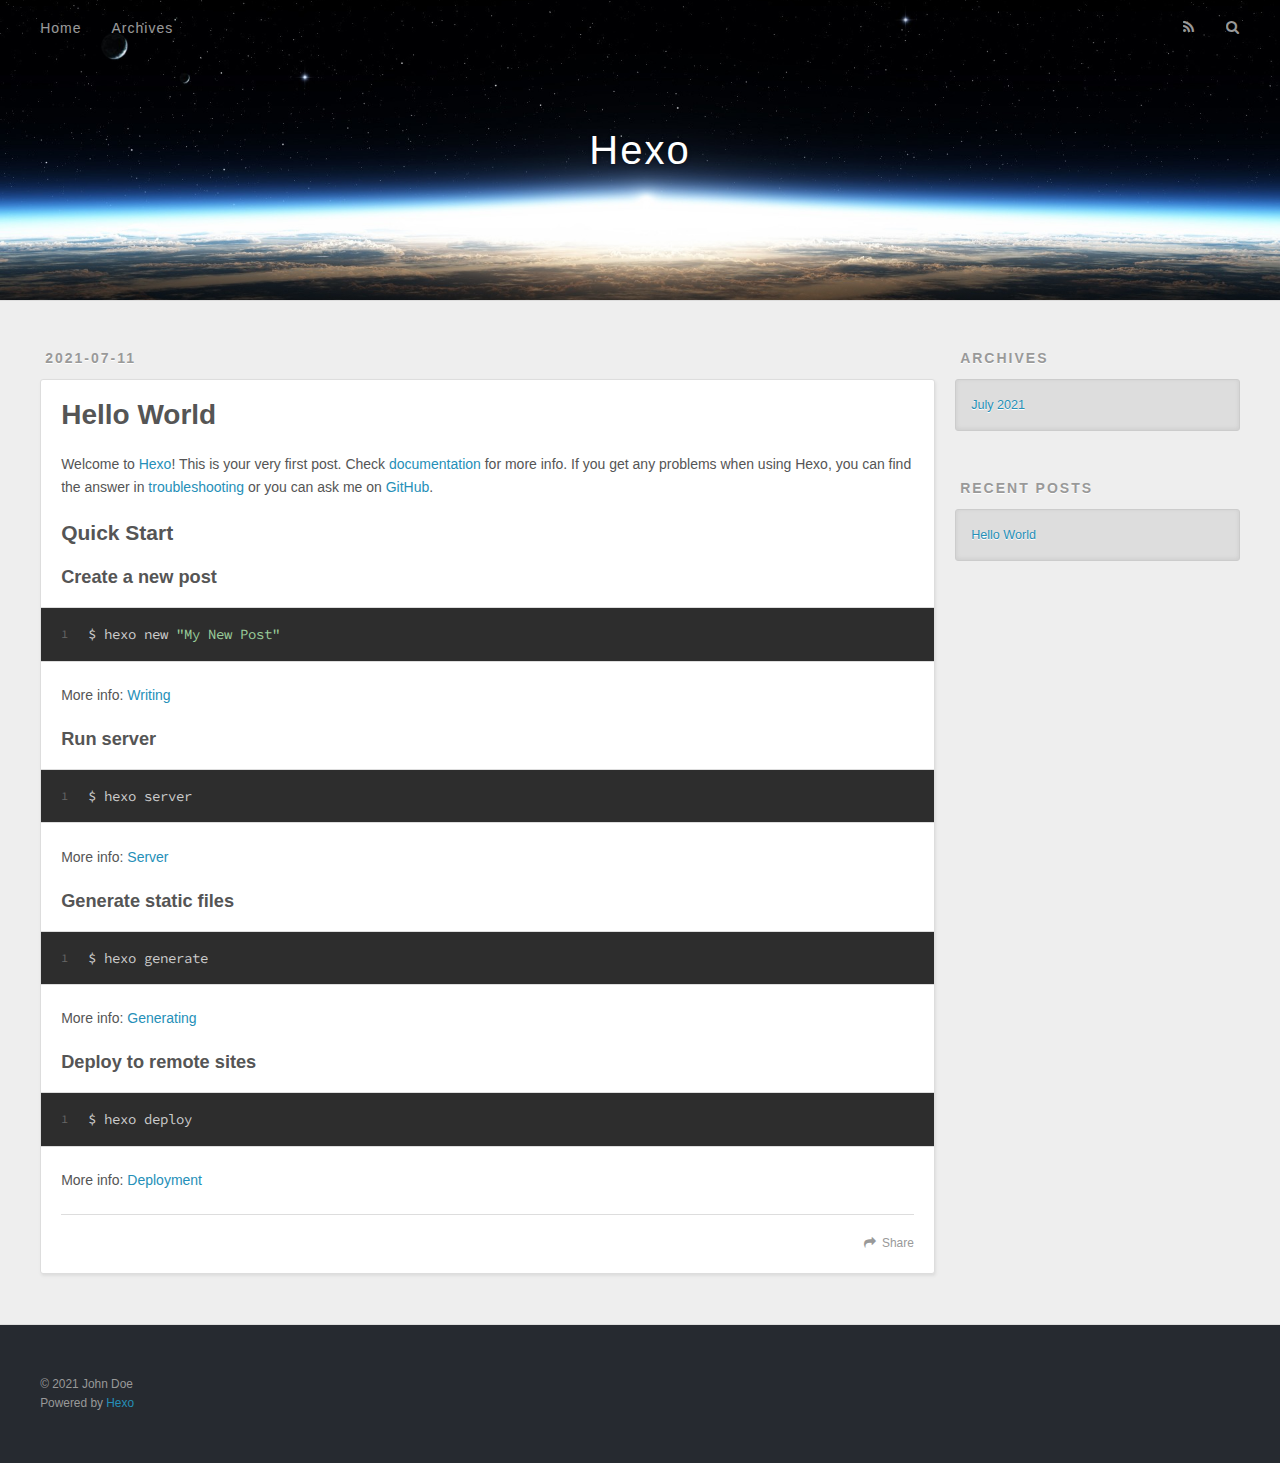
==== index.html @ 497b6a92 "Site updated: 2021-07-11 12:40:57" ====
<!DOCTYPE html>
<html>
<head>
  <meta charset="utf-8">
  

  
  <title>Hexo</title>
  <meta name="viewport" content="width=device-width, initial-scale=1, maximum-scale=1">
  <meta property="og:type" content="website">
<meta property="og:title" content="Hexo">
<meta property="og:url" content="http://example.com/index.html">
<meta property="og:site_name" content="Hexo">
<meta property="og:locale" content="en_US">
<meta property="article:author" content="John Doe">
<meta name="twitter:card" content="summary">
  
    <link rel="alternate" href="/atom.xml" title="Hexo" type="application/atom+xml">
  
  
    <link rel="icon" href="/favicon.png">
  
  
    <link href="//fonts.googleapis.com/css?family=Source+Code+Pro" rel="stylesheet" type="text/css">
  
  
<link rel="stylesheet" href="/css/style.css">

<meta name="generator" content="Hexo 5.4.0"></head>

<body>
  <div id="container">
    <div id="wrap">
      <header id="header">
  <div id="banner"></div>
  <div id="header-outer" class="outer">
    <div id="header-title" class="inner">
      <h1 id="logo-wrap">
        <a href="/" id="logo">Hexo</a>
      </h1>
      
    </div>
    <div id="header-inner" class="inner">
      <nav id="main-nav">
        <a id="main-nav-toggle" class="nav-icon"></a>
        
          <a class="main-nav-link" href="/">Home</a>
        
          <a class="main-nav-link" href="/archives">Archives</a>
        
      </nav>
      <nav id="sub-nav">
        
          <a id="nav-rss-link" class="nav-icon" href="/atom.xml" title="RSS Feed"></a>
        
        <a id="nav-search-btn" class="nav-icon" title="Search"></a>
      </nav>
      <div id="search-form-wrap">
        <form action="//google.com/search" method="get" accept-charset="UTF-8" class="search-form"><input type="search" name="q" class="search-form-input" placeholder="Search"><button type="submit" class="search-form-submit">&#xF002;</button><input type="hidden" name="sitesearch" value="http://example.com"></form>
      </div>
    </div>
  </div>
</header>
      <div class="outer">
        <section id="main">
  
    <article id="post-hello-world" class="article article-type-post" itemscope itemprop="blogPost">
  <div class="article-meta">
    <a href="/2021/07/11/hello-world/" class="article-date">
  <time datetime="2021-07-11T04:32:33.179Z" itemprop="datePublished">2021-07-11</time>
</a>
    
  </div>
  <div class="article-inner">
    
    
      <header class="article-header">
        
  
    <h1 itemprop="name">
      <a class="article-title" href="/2021/07/11/hello-world/">Hello World</a>
    </h1>
  

      </header>
    
    <div class="article-entry" itemprop="articleBody">
      
        <p>Welcome to <a target="_blank" rel="noopener" href="https://hexo.io/">Hexo</a>! This is your very first post. Check <a target="_blank" rel="noopener" href="https://hexo.io/docs/">documentation</a> for more info. If you get any problems when using Hexo, you can find the answer in <a target="_blank" rel="noopener" href="https://hexo.io/docs/troubleshooting.html">troubleshooting</a> or you can ask me on <a target="_blank" rel="noopener" href="https://github.com/hexojs/hexo/issues">GitHub</a>.</p>
<h2 id="Quick-Start"><a href="#Quick-Start" class="headerlink" title="Quick Start"></a>Quick Start</h2><h3 id="Create-a-new-post"><a href="#Create-a-new-post" class="headerlink" title="Create a new post"></a>Create a new post</h3><figure class="highlight bash"><table><tr><td class="gutter"><pre><span class="line">1</span><br></pre></td><td class="code"><pre><span class="line">$ hexo new <span class="string">&quot;My New Post&quot;</span></span><br></pre></td></tr></table></figure>

<p>More info: <a target="_blank" rel="noopener" href="https://hexo.io/docs/writing.html">Writing</a></p>
<h3 id="Run-server"><a href="#Run-server" class="headerlink" title="Run server"></a>Run server</h3><figure class="highlight bash"><table><tr><td class="gutter"><pre><span class="line">1</span><br></pre></td><td class="code"><pre><span class="line">$ hexo server</span><br></pre></td></tr></table></figure>

<p>More info: <a target="_blank" rel="noopener" href="https://hexo.io/docs/server.html">Server</a></p>
<h3 id="Generate-static-files"><a href="#Generate-static-files" class="headerlink" title="Generate static files"></a>Generate static files</h3><figure class="highlight bash"><table><tr><td class="gutter"><pre><span class="line">1</span><br></pre></td><td class="code"><pre><span class="line">$ hexo generate</span><br></pre></td></tr></table></figure>

<p>More info: <a target="_blank" rel="noopener" href="https://hexo.io/docs/generating.html">Generating</a></p>
<h3 id="Deploy-to-remote-sites"><a href="#Deploy-to-remote-sites" class="headerlink" title="Deploy to remote sites"></a>Deploy to remote sites</h3><figure class="highlight bash"><table><tr><td class="gutter"><pre><span class="line">1</span><br></pre></td><td class="code"><pre><span class="line">$ hexo deploy</span><br></pre></td></tr></table></figure>

<p>More info: <a target="_blank" rel="noopener" href="https://hexo.io/docs/one-command-deployment.html">Deployment</a></p>

      
    </div>
    <footer class="article-footer">
      <a data-url="http://example.com/2021/07/11/hello-world/" data-id="ckqypk9vh0000fgu7eh7lbb40" class="article-share-link">Share</a>
      
      
    </footer>
  </div>
  
</article>


  


</section>
        
          <aside id="sidebar">
  
    

  
    

  
    
  
    
  <div class="widget-wrap">
    <h3 class="widget-title">Archives</h3>
    <div class="widget">
      <ul class="archive-list"><li class="archive-list-item"><a class="archive-list-link" href="/archives/2021/07/">July 2021</a></li></ul>
    </div>
  </div>


  
    
  <div class="widget-wrap">
    <h3 class="widget-title">Recent Posts</h3>
    <div class="widget">
      <ul>
        
          <li>
            <a href="/2021/07/11/hello-world/">Hello World</a>
          </li>
        
      </ul>
    </div>
  </div>

  
</aside>
        
      </div>
      <footer id="footer">
  
  <div class="outer">
    <div id="footer-info" class="inner">
      &copy; 2021 John Doe<br>
      Powered by <a href="http://hexo.io/" target="_blank">Hexo</a>
    </div>
  </div>
</footer>
    </div>
    <nav id="mobile-nav">
  
    <a href="/" class="mobile-nav-link">Home</a>
  
    <a href="/archives" class="mobile-nav-link">Archives</a>
  
</nav>
    

<script src="//ajax.googleapis.com/ajax/libs/jquery/2.0.3/jquery.min.js"></script>


  
<link rel="stylesheet" href="/fancybox/jquery.fancybox.css">

  
<script src="/fancybox/jquery.fancybox.pack.js"></script>




<script src="/js/script.js"></script>




  </div>
</body>
</html>
---- css/style.css ----
body {
  width: 100%;
}
body:before,
body:after {
  content: "";
  display: table;
}
body:after {
  clear: both;
}
html,
body,
div,
span,
applet,
object,
iframe,
h1,
h2,
h3,
h4,
h5,
h6,
p,
blockquote,
pre,
a,
abbr,
acronym,
address,
big,
cite,
code,
del,
dfn,
em,
img,
ins,
kbd,
q,
s,
samp,
small,
strike,
strong,
sub,
sup,
tt,
var,
dl,
dt,
dd,
ol,
ul,
li,
fieldset,
form,
label,
legend,
table,
caption,
tbody,
tfoot,
thead,
tr,
th,
td {
  margin: 0;
  padding: 0;
  border: 0;
  outline: 0;
  font-weight: inherit;
  font-style: inherit;
  font-family: inherit;
  font-size: 100%;
  vertical-align: baseline;
}
body {
  line-height: 1;
  color: #000;
  background: #fff;
}
ol,
ul {
  list-style: none;
}
table {
  border-collapse: separate;
  border-spacing: 0;
  vertical-align: middle;
}
caption,
th,
td {
  text-align: left;
  font-weight: normal;
  vertical-align: middle;
}
a img {
  border: none;
}
input,
button {
  margin: 0;
  padding: 0;
}
input::-moz-focus-inner,
button::-moz-focus-inner {
  border: 0;
  padding: 0;
}
@font-face {
  font-family: FontAwesome;
  font-style: normal;
  font-weight: normal;
  src: url("fonts/fontawesome-webfont.eot?v=#4.0.3");
  src: url("fonts/fontawesome-webfont.eot?#iefix&v=#4.0.3") format("embedded-opentype"), url("fonts/fontawesome-webfont.woff?v=#4.0.3") format("woff"), url("fonts/fontawesome-webfont.ttf?v=#4.0.3") format("truetype"), url("fonts/fontawesome-webfont.svg#fontawesomeregular?v=#4.0.3") format("svg");
}
html,
body,
#container {
  height: 100%;
}
body {
  background: #eee;
  font: 14px -apple-system, BlinkMacSystemFont, "Segoe UI", "Roboto", "Oxygen", "Ubuntu", "Cantarell", "Fira Sans", "Droid Sans", "Helvetica Neue", sans-serif;
  -webkit-text-size-adjust: 100%;
}
.outer {
  max-width: 1220px;
  margin: 0 auto;
  padding: 0 20px;
}
.outer:before,
.outer:after {
  content: "";
  display: table;
}
.outer:after {
  clear: both;
}
.inner {
  display: inline;
  float: left;
  width: 98.33333333333333%;
  margin: 0 0.833333333333333%;
}
.left,
.alignleft {
  float: left;
}
.right,
.alignright {
  float: right;
}
.clear {
  clear: both;
}
#container {
  position: relative;
}
.mobile-nav-on {
  overflow: hidden;
}
#wrap {
  height: 100%;
  width: 100%;
  position: absolute;
  top: 0;
  left: 0;
  -webkit-transition: 0.2s ease-out;
  -moz-transition: 0.2s ease-out;
  -ms-transition: 0.2s ease-out;
  transition: 0.2s ease-out;
  z-index: 1;
  background: #eee;
}
.mobile-nav-on #wrap {
  left: 280px;
}
@media screen and (min-width: 768px) {
  #main {
    display: inline;
    float: left;
    width: 73.33333333333333%;
    margin: 0 0.833333333333333%;
  }
}
.article-date,
.article-category-link,
.archive-year,
.widget-title {
  text-decoration: none;
  text-transform: uppercase;
  letter-spacing: 2px;
  color: #999;
  margin-bottom: 1em;
  margin-left: 5px;
  line-height: 1em;
  text-shadow: 0 1px #fff;
  font-weight: bold;
}
.article-inner,
.archive-article-inner {
  background: #fff;
  -webkit-box-shadow: 1px 2px 3px #ddd;
  box-shadow: 1px 2px 3px #ddd;
  border: 1px solid #ddd;
  border-radius: 3px;
}
.article-entry h1,
.widget h1 {
  font-size: 2em;
}
.article-entry h2,
.widget h2 {
  font-size: 1.5em;
}
.article-entry h3,
.widget h3 {
  font-size: 1.3em;
}
.article-entry h4,
.widget h4 {
  font-size: 1.2em;
}
.article-entry h5,
.widget h5 {
  font-size: 1em;
}
.article-entry h6,
.widget h6 {
  font-size: 1em;
  color: #999;
}
.article-entry hr,
.widget hr {
  border: 1px dashed #ddd;
}
.article-entry strong,
.widget strong {
  font-weight: bold;
}
.article-entry em,
.widget em,
.article-entry cite,
.widget cite {
  font-style: italic;
}
.article-entry sup,
.widget sup,
.article-entry sub,
.widget sub {
  font-size: 0.75em;
  line-height: 0;
  position: relative;
  vertical-align: baseline;
}
.article-entry sup,
.widget sup {
  top: -0.5em;
}
.article-entry sub,
.widget sub {
  bottom: -0.2em;
}
.article-entry small,
.widget small {
  font-size: 0.85em;
}
.article-entry acronym,
.widget acronym,
.article-entry abbr,
.widget abbr {
  border-bottom: 1px dotted;
}
.article-entry ul,
.widget ul,
.article-entry ol,
.widget ol,
.article-entry dl,
.widget dl {
  margin: 0 20px;
  line-height: 1.6em;
}
.article-entry ul ul,
.widget ul ul,
.article-entry ol ul,
.widget ol ul,
.article-entry ul ol,
.widget ul ol,
.article-entry ol ol,
.widget ol ol {
  margin-top: 0;
  margin-bottom: 0;
}
.article-entry ul,
.widget ul {
  list-style: disc;
}
.article-entry ol,
.widget ol {
  list-style: decimal;
}
.article-entry dt,
.widget dt {
  font-weight: bold;
}
#header {
  height: 300px;
  position: relative;
  border-bottom: 1px solid #ddd;
}
#header:before,
#header:after {
  content: "";
  position: absolute;
  left: 0;
  right: 0;
  height: 40px;
}
#header:before {
  top: 0;
  background: -webkit-linear-gradient(rgba(0,0,0,0.2), transparent);
  background: -moz-linear-gradient(rgba(0,0,0,0.2), transparent);
  background: -ms-linear-gradient(rgba(0,0,0,0.2), transparent);
  background: linear-gradient(rgba(0,0,0,0.2), transparent);
}
#header:after {
  bottom: 0;
  background: -webkit-linear-gradient(transparent, rgba(0,0,0,0.2));
  background: -moz-linear-gradient(transparent, rgba(0,0,0,0.2));
  background: -ms-linear-gradient(transparent, rgba(0,0,0,0.2));
  background: linear-gradient(transparent, rgba(0,0,0,0.2));
}
#header-outer {
  height: 100%;
  position: relative;
}
#header-inner {
  position: relative;
  overflow: hidden;
}
#banner {
  position: absolute;
  top: 0;
  left: 0;
  width: 100%;
  height: 100%;
  background: url("images/banner.jpg") center #000;
  -webkit-background-size: cover;
  -moz-background-size: cover;
  background-size: cover;
  z-index: -1;
}
#header-title {
  text-align: center;
  height: 40px;
  position: absolute;
  top: 50%;
  left: 0;
  margin-top: -20px;
}
#logo,
#subtitle {
  text-decoration: none;
  color: #fff;
  font-weight: 300;
  text-shadow: 0 1px 4px rgba(0,0,0,0.3);
}
#logo {
  font-size: 40px;
  line-height: 40px;
  letter-spacing: 2px;
}
#subtitle {
  font-size: 16px;
  line-height: 16px;
  letter-spacing: 1px;
}
#subtitle-wrap {
  margin-top: 16px;
}
#main-nav {
  float: left;
  margin-left: -15px;
}
.nav-icon,
.main-nav-link {
  float: left;
  color: #fff;
  opacity: 0.6;
  text-decoration: none;
  text-shadow: 0 1px rgba(0,0,0,0.2);
  -webkit-transition: opacity 0.2s;
  -moz-transition: opacity 0.2s;
  -ms-transition: opacity 0.2s;
  transition: opacity 0.2s;
  display: block;
  padding: 20px 15px;
}
.nav-icon:hover,
.main-nav-link:hover {
  opacity: 1;
}
.nav-icon {
  font-family: FontAwesome;
  text-align: center;
  font-size: 14px;
  width: 14px;
  height: 14px;
  padding: 20px 15px;
  position: relative;
  cursor: pointer;
}
.main-nav-link {
  font-weight: 300;
  letter-spacing: 1px;
}
@media screen and (max-width: 479px) {
  .main-nav-link {
    display: none;
  }
}
#main-nav-toggle {
  display: none;
}
#main-nav-toggle:before {
  content: "\f0c9";
}
@media screen and (max-width: 479px) {
  #main-nav-toggle {
    display: block;
  }
}
#sub-nav {
  float: right;
  margin-right: -15px;
}
#nav-rss-link:before {
  content: "\f09e";
}
#nav-search-btn:before {
  content: "\f002";
}
#search-form-wrap {
  position: absolute;
  top: 15px;
  width: 150px;
  height: 30px;
  right: -150px;
  opacity: 0;
  -webkit-transition: 0.2s ease-out;
  -moz-transition: 0.2s ease-out;
  -ms-transition: 0.2s ease-out;
  transition: 0.2s ease-out;
}
#search-form-wrap.on {
  opacity: 1;
  right: 0;
}
@media screen and (max-width: 479px) {
  #search-form-wrap {
    width: 100%;
    right: -100%;
  }
}
.search-form {
  position: absolute;
  top: 0;
  left: 0;
  right: 0;
  background: #fff;
  padding: 5px 15px;
  border-radius: 15px;
  -webkit-box-shadow: 0 0 10px rgba(0,0,0,0.3);
  box-shadow: 0 0 10px rgba(0,0,0,0.3);
}
.search-form-input {
  border: none;
  background: none;
  color: #555;
  width: 100%;
  font: 13px -apple-system, BlinkMacSystemFont, "Segoe UI", "Roboto", "Oxygen", "Ubuntu", "Cantarell", "Fira Sans", "Droid Sans", "Helvetica Neue", sans-serif;
  outline: none;
}
.search-form-input::-webkit-search-results-decoration,
.search-form-input::-webkit-search-cancel-button {
  -webkit-appearance: none;
}
.search-form-submit {
  position: absolute;
  top: 50%;
  right: 10px;
  margin-top: -7px;
  font: 13px FontAwesome;
  border: none;
  background: none;
  color: #bbb;
  cursor: pointer;
}
.search-form-submit:hover,
.search-form-submit:focus {
  color: #777;
}
.article {
  margin: 50px 0;
}
.article-inner {
  overflow: hidden;
}
.article-meta:before,
.article-meta:after {
  content: "";
  display: table;
}
.article-meta:after {
  clear: both;
}
.article-date {
  float: left;
}
.article-category {
  float: left;
  line-height: 1em;
  color: #ccc;
  text-shadow: 0 1px #fff;
  margin-left: 8px;
}
.article-category:before {
  content: "\2022";
}
.article-category-link {
  margin: 0 12px 1em;
}
.article-header {
  padding: 20px 20px 0;
}
.article-title {
  text-decoration: none;
  font-size: 2em;
  font-weight: bold;
  color: #555;
  line-height: 1.1em;
  -webkit-transition: color 0.2s;
  -moz-transition: color 0.2s;
  -ms-transition: color 0.2s;
  transition: color 0.2s;
}
a.article-title:hover {
  color: #258fb8;
}
.article-entry {
  color: #555;
  padding: 0 20px;
}
.article-entry:before,
.article-entry:after {
  content: "";
  display: table;
}
.article-entry:after {
  clear: both;
}
.article-entry p,
.article-entry table {
  line-height: 1.6em;
  margin: 1.6em 0;
}
.article-entry h1,
.article-entry h2,
.article-entry h3,
.article-entry h4,
.article-entry h5,
.article-entry h6 {
  font-weight: bold;
}
.article-entry h1,
.article-entry h2,
.article-entry h3,
.article-entry h4,
.article-entry h5,
.article-entry h6 {
  line-height: 1.1em;
  margin: 1.1em 0;
}
.article-entry a {
  color: #258fb8;
  text-decoration: none;
}
.article-entry a:hover {
  text-decoration: underline;
}
.article-entry ul,
.article-entry ol,
.article-entry dl {
  margin-top: 1.6em;
  margin-bottom: 1.6em;
}
.article-entry img,
.article-entry video {
  max-width: 100%;
  height: auto;
  display: block;
  margin: auto;
}
.article-entry iframe {
  border: none;
}
.article-entry table {
  width: 100%;
  border-collapse: collapse;
  border-spacing: 0;
}
.article-entry th {
  font-weight: bold;
  border-bottom: 3px solid #ddd;
  padding-bottom: 0.5em;
}
.article-entry td {
  border-bottom: 1px solid #ddd;
  padding: 10px 0;
}
.article-entry blockquote {
  font-family: Georgia, "Times New Roman", serif;
  font-size: 1.4em;
  margin: 1.6em 20px;
  text-align: center;
}
.article-entry blockquote footer {
  font-size: 14px;
  margin: 1.6em 0;
  font-family: -apple-system, BlinkMacSystemFont, "Segoe UI", "Roboto", "Oxygen", "Ubuntu", "Cantarell", "Fira Sans", "Droid Sans", "Helvetica Neue", sans-serif;
}
.article-entry blockquote footer cite:before {
  content: "—";
  padding: 0 0.5em;
}
.article-entry .pullquote {
  text-align: left;
  width: 45%;
  margin: 0;
}
.article-entry .pullquote.left {
  margin-left: 0.5em;
  margin-right: 1em;
}
.article-entry .pullquote.right {
  margin-right: 0.5em;
  margin-left: 1em;
}
.article-entry .caption {
  color: #999;
  display: block;
  font-size: 0.9em;
  margin-top: 0.5em;
  position: relative;
  text-align: center;
}
.article-entry .video-container {
  position: relative;
  padding-top: 56.25%;
  height: 0;
  overflow: hidden;
}
.article-entry .video-container iframe,
.article-entry .video-container object,
.article-entry .video-container embed {
  position: absolute;
  top: 0;
  left: 0;
  width: 100%;
  height: 100%;
  margin-top: 0;
}
.article-more-link a {
  display: inline-block;
  line-height: 1em;
  padding: 6px 15px;
  border-radius: 15px;
  background: #eee;
  color: #999;
  text-shadow: 0 1px #fff;
  text-decoration: none;
}
.article-more-link a:hover {
  background: #258fb8;
  color: #fff;
  text-decoration: none;
  text-shadow: 0 1px #1e7293;
}
.article-footer {
  font-size: 0.85em;
  line-height: 1.6em;
  border-top: 1px solid #ddd;
  padding-top: 1.6em;
  margin: 0 20px 20px;
}
.article-footer:before,
.article-footer:after {
  content: "";
  display: table;
}
.article-footer:after {
  clear: both;
}
.article-footer a {
  color: #999;
  text-decoration: none;
}
.article-footer a:hover {
  color: #555;
}
.article-tag-list-item {
  float: left;
  margin-right: 10px;
}
.article-tag-list-link:before {
  content: "#";
}
.article-comment-link {
  float: right;
}
.article-comment-link:before {
  content: "\f075";
  font-family: FontAwesome;
  padding-right: 8px;
}
.article-share-link {
  cursor: pointer;
  float: right;
  margin-left: 20px;
}
.article-share-link:before {
  content: "\f064";
  font-family: FontAwesome;
  padding-right: 6px;
}
#article-nav {
  position: relative;
}
#article-nav:before,
#article-nav:after {
  content: "";
  display: table;
}
#article-nav:after {
  clear: both;
}
@media screen and (min-width: 768px) {
  #article-nav {
    margin: 50px 0;
  }
  #article-nav:before {
    width: 8px;
    height: 8px;
    position: absolute;
    top: 50%;
    left: 50%;
    margin-top: -4px;
    margin-left: -4px;
    content: "";
    border-radius: 50%;
    background: #ddd;
    -webkit-box-shadow: 0 1px 2px #fff;
    box-shadow: 0 1px 2px #fff;
  }
}
.article-nav-link-wrap {
  text-decoration: none;
  text-shadow: 0 1px #fff;
  color: #999;
  -webkit-box-sizing: border-box;
  -moz-box-sizing: border-box;
  box-sizing: border-box;
  margin-top: 50px;
  text-align: center;
  display: block;
}
.article-nav-link-wrap:hover {
  color: #555;
}
@media screen and (min-width: 768px) {
  .article-nav-link-wrap {
    width: 50%;
    margin-top: 0;
  }
}
@media screen and (min-width: 768px) {
  #article-nav-newer {
    float: left;
    text-align: right;
    padding-right: 20px;
  }
}
@media screen and (min-width: 768px) {
  #article-nav-older {
    float: right;
    text-align: left;
    padding-left: 20px;
  }
}
.article-nav-caption {
  text-transform: uppercase;
  letter-spacing: 2px;
  color: #ddd;
  line-height: 1em;
  font-weight: bold;
}
#article-nav-newer .article-nav-caption {
  margin-right: -2px;
}
.article-nav-title {
  font-size: 0.85em;
  line-height: 1.6em;
  margin-top: 0.5em;
}
.article-share-box {
  position: absolute;
  display: none;
  background: #fff;
  -webkit-box-shadow: 1px 2px 10px rgba(0,0,0,0.2);
  box-shadow: 1px 2px 10px rgba(0,0,0,0.2);
  border-radius: 3px;
  margin-left: -145px;
  overflow: hidden;
  z-index: 1;
}
.article-share-box.on {
  display: block;
}
.article-share-input {
  width: 100%;
  background: none;
  -webkit-box-sizing: border-box;
  -moz-box-sizing: border-box;
  box-sizing: border-box;
  font: 14px -apple-system, BlinkMacSystemFont, "Segoe UI", "Roboto", "Oxygen", "Ubuntu", "Cantarell", "Fira Sans", "Droid Sans", "Helvetica Neue", sans-serif;
  padding: 0 15px;
  color: #555;
  outline: none;
  border: 1px solid #ddd;
  border-radius: 3px 3px 0 0;
  height: 36px;
  line-height: 36px;
}
.article-share-links {
  background: #eee;
}
.article-share-links:before,
.article-share-links:after {
  content: "";
  display: table;
}
.article-share-links:after {
  clear: both;
}
.article-share-twitter,
.article-share-facebook,
.article-share-pinterest,
.article-share-google {
  width: 50px;
  height: 36px;
  display: block;
  float: left;
  position: relative;
  color: #999;
  text-shadow: 0 1px #fff;
}
.article-share-twitter:before,
.article-share-facebook:before,
.article-share-pinterest:before,
.article-share-google:before {
  font-size: 20px;
  font-family: FontAwesome;
  width: 20px;
  height: 20px;
  position: absolute;
  top: 50%;
  left: 50%;
  margin-top: -10px;
  margin-left: -10px;
  text-align: center;
}
.article-share-twitter:hover,
.article-share-facebook:hover,
.article-share-pinterest:hover,
.article-share-google:hover {
  color: #fff;
}
.article-share-twitter:before {
  content: "\f099";
}
.article-share-twitter:hover {
  background: #00aced;
  text-shadow: 0 1px #008abe;
}
.article-share-facebook:before {
  content: "\f09a";
}
.article-share-facebook:hover {
  background: #3b5998;
  text-shadow: 0 1px #2f477a;
}
.article-share-pinterest:before {
  content: "\f0d2";
}
.article-share-pinterest:hover {
  background: #cb2027;
  text-shadow: 0 1px #a21a1f;
}
.article-share-google:before {
  content: "\f0d5";
}
.article-share-google:hover {
  background: #dd4b39;
  text-shadow: 0 1px #be3221;
}
.article-gallery {
  background: #000;
  position: relative;
}
.article-gallery-photos {
  position: relative;
  overflow: hidden;
}
.article-gallery-img {
  display: none;
  max-width: 100%;
}
.article-gallery-img:first-child {
  display: block;
}
.article-gallery-img.loaded {
  position: absolute;
  display: block;
}
.article-gallery-img img {
  display: block;
  max-width: 100%;
  margin: 0 auto;
}
#comments {
  background: #fff;
  -webkit-box-shadow: 1px 2px 3px #ddd;
  box-shadow: 1px 2px 3px #ddd;
  padding: 20px;
  border: 1px solid #ddd;
  border-radius: 3px;
  margin: 50px 0;
}
#comments a {
  color: #258fb8;
}
.archives-wrap {
  margin: 50px 0;
}
.archives:before,
.archives:after {
  content: "";
  display: table;
}
.archives:after {
  clear: both;
}
.archive-year-wrap {
  margin-bottom: 1em;
}
.archives {
  -webkit-column-gap: 10px;
  -moz-column-gap: 10px;
  column-gap: 10px;
}
@media screen and (min-width: 480px) and (max-width: 767px) {
  .archives {
    -webkit-column-count: 2;
    -moz-column-count: 2;
    column-count: 2;
  }
}
@media screen and (min-width: 768px) {
  .archives {
    -webkit-column-count: 3;
    -moz-column-count: 3;
    column-count: 3;
  }
}
.archive-article {
  -webkit-column-break-inside: avoid;
  page-break-inside: avoid;
  overflow: hidden;
  break-inside: avoid-column;
}
.archive-article-inner {
  padding: 10px;
  margin-bottom: 15px;
}
.archive-article-title {
  text-decoration: none;
  font-weight: bold;
  color: #555;
  -webkit-transition: color 0.2s;
  -moz-transition: color 0.2s;
  -ms-transition: color 0.2s;
  transition: color 0.2s;
  line-height: 1.6em;
}
.archive-article-title:hover {
  color: #258fb8;
}
.archive-article-footer {
  margin-top: 1em;
}
.archive-article-date {
  color: #999;
  text-decoration: none;
  font-size: 0.85em;
  line-height: 1em;
  margin-bottom: 0.5em;
  display: block;
}
#page-nav {
  margin: 50px auto;
  background: #fff;
  -webkit-box-shadow: 1px 2px 3px #ddd;
  box-shadow: 1px 2px 3px #ddd;
  border: 1px solid #ddd;
  border-radius: 3px;
  text-align: center;
  color: #999;
  overflow: hidden;
}
#page-nav:before,
#page-nav:after {
  content: "";
  display: table;
}
#page-nav:after {
  clear: both;
}
#page-nav a,
#page-nav span {
  padding: 10px 20px;
  line-height: 1;
  height: 2ex;
}
#page-nav a {
  color: #999;
  text-decoration: none;
}
#page-nav a:hover {
  background: #999;
  color: #fff;
}
#page-nav .prev {
  float: left;
}
#page-nav .next {
  float: right;
}
#page-nav .page-number {
  display: inline-block;
}
@media screen and (max-width: 479px) {
  #page-nav .page-number {
    display: none;
  }
}
#page-nav .current {
  color: #555;
  font-weight: bold;
}
#page-nav .space {
  color: #ddd;
}
#footer {
  background: #262a30;
  padding: 50px 0;
  border-top: 1px solid #ddd;
  color: #999;
}
#footer a {
  color: #258fb8;
  text-decoration: none;
}
#footer a:hover {
  text-decoration: underline;
}
#footer-info {
  line-height: 1.6em;
  font-size: 0.85em;
}
.article-entry pre,
.article-entry .highlight {
  background: #2d2d2d;
  margin: 0 -20px;
  padding: 15px 20px;
  border-style: solid;
  border-color: #ddd;
  border-width: 1px 0;
  overflow: auto;
  color: #ccc;
  line-height: 22.400000000000002px;
}
.article-entry .highlight .gutter pre,
.article-entry .gist .gist-file .gist-data .line-numbers {
  color: #666;
  font-size: 0.85em;
}
.article-entry pre,
.article-entry code {
  font-family: "Source Code Pro", Consolas, Monaco, Menlo, Consolas, monospace;
}
.article-entry code {
  background: #eee;
  text-shadow: 0 1px #fff;
  padding: 0 0.3em;
}
.article-entry pre code {
  background: none;
  text-shadow: none;
  padding: 0;
}
.article-entry .highlight pre {
  border: none;
  margin: 0;
  padding: 0;
}
.article-entry .highlight table {
  margin: 0;
  width: auto;
}
.article-entry .highlight td {
  border: none;
  padding: 0;
}
.article-entry .highlight figcaption {
  font-size: 0.85em;
  color: #999;
  line-height: 1em;
  margin-bottom: 1em;
}
.article-entry .highlight figcaption:before,
.article-entry .highlight figcaption:after {
  content: "";
  display: table;
}
.article-entry .highlight figcaption:after {
  clear: both;
}
.article-entry .highlight figcaption a {
  float: right;
}
.article-entry .highlight .gutter pre {
  text-align: right;
  padding-right: 20px;
}
.article-entry .highlight .line {
  height: 22.400000000000002px;
}
.article-entry .highlight .line.marked {
  background: #515151;
}
.article-entry .gist {
  margin: 0 -20px;
  border-style: solid;
  border-color: #ddd;
  border-width: 1px 0;
  background: #2d2d2d;
  padding: 15px 20px 15px 0;
}
.article-entry .gist .gist-file {
  border: none;
  font-family: "Source Code Pro", Consolas, Monaco, Menlo, Consolas, monospace;
  margin: 0;
}
.article-entry .gist .gist-file .gist-data {
  background: none;
  border: none;
}
.article-entry .gist .gist-file .gist-data .line-numbers {
  background: none;
  border: none;
  padding: 0 20px 0 0;
}
.article-entry .gist .gist-file .gist-data .line-data {
  padding: 0 !important;
}
.article-entry .gist .gist-file .highlight {
  margin: 0;
  padding: 0;
  border: none;
}
.article-entry .gist .gist-file .gist-meta {
  background: #2d2d2d;
  color: #999;
  font: 0.85em -apple-system, BlinkMacSystemFont, "Segoe UI", "Roboto", "Oxygen", "Ubuntu", "Cantarell", "Fira Sans", "Droid Sans", "Helvetica Neue", sans-serif;
  text-shadow: 0 0;
  padding: 0;
  margin-top: 1em;
  margin-left: 20px;
}
.article-entry .gist .gist-file .gist-meta a {
  color: #258fb8;
  font-weight: normal;
}
.article-entry .gist .gist-file .gist-meta a:hover {
  text-decoration: underline;
}
pre .comment,
pre .title {
  color: #999;
}
pre .variable,
pre .attribute,
pre .tag,
pre .regexp,
pre .ruby .constant,
pre .xml .tag .title,
pre .xml .pi,
pre .xml .doctype,
pre .html .doctype,
pre .css .id,
pre .css .class,
pre .css .pseudo {
  color: #f2777a;
}
pre .number,
pre .preprocessor,
pre .built_in,
pre .literal,
pre .params,
pre .constant {
  color: #f99157;
}
pre .class,
pre .ruby .class .title,
pre .css .rules .attribute {
  color: #9c9;
}
pre .string,
pre .value,
pre .inheritance,
pre .header,
pre .ruby .symbol,
pre .xml .cdata {
  color: #9c9;
}
pre .css .hexcolor {
  color: #6cc;
}
pre .function,
pre .python .decorator,
pre .python .title,
pre .ruby .function .title,
pre .ruby .title .keyword,
pre .perl .sub,
pre .javascript .title,
pre .coffeescript .title {
  color: #69c;
}
pre .keyword,
pre .javascript .function {
  color: #c9c;
}
@media screen and (max-width: 479px) {
  #mobile-nav {
    position: absolute;
    top: 0;
    left: 0;
    width: 280px;
    height: 100%;
    background: #191919;
    border-right: 1px solid #fff;
  }
}
@media screen and (max-width: 479px) {
  .mobile-nav-link {
    display: block;
    color: #999;
    text-decoration: none;
    padding: 15px 20px;
    font-weight: bold;
  }
  .mobile-nav-link:hover {
    color: #fff;
  }
}
@media screen and (min-width: 768px) {
  #sidebar {
    display: inline;
    float: left;
    width: 23.333333333333332%;
    margin: 0 0.833333333333333%;
  }
}
.widget-wrap {
  margin: 50px 0;
}
.widget {
  color: #777;
  text-shadow: 0 1px #fff;
  background: #ddd;
  -webkit-box-shadow: 0 -1px 4px #ccc inset;
  box-shadow: 0 -1px 4px #ccc inset;
  border: 1px solid #ccc;
  padding: 15px;
  border-radius: 3px;
}
.widget a {
  color: #258fb8;
  text-decoration: none;
}
.widget a:hover {
  text-decoration: underline;
}
.widget ul ul,
.widget ol ul,
.widget dl ul,
.widget ul ol,
.widget ol ol,
.widget dl ol,
.widget ul dl,
.widget ol dl,
.widget dl dl {
  margin-left: 15px;
  list-style: disc;
}
.widget {
  line-height: 1.6em;
  word-wrap: break-word;
  font-size: 0.9em;
}
.widget ul,
.widget ol {
  list-style: none;
  margin: 0;
}
.widget ul ul,
.widget ol ul,
.widget ul ol,
.widget ol ol {
  margin: 0 20px;
}
.widget ul ul,
.widget ol ul {
  list-style: disc;
}
.widget ul ol,
.widget ol ol {
  list-style: decimal;
}
.category-list-count,
.tag-list-count,
.archive-list-count {
  padding-left: 5px;
  color: #999;
  font-size: 0.85em;
}
.category-list-count:before,
.tag-list-count:before,
.archive-list-count:before {
  content: "(";
}
.category-list-count:after,
.tag-list-count:after,
.archive-list-count:after {
  content: ")";
}
.tagcloud a {
  margin-right: 5px;
  display: inline-block;
}
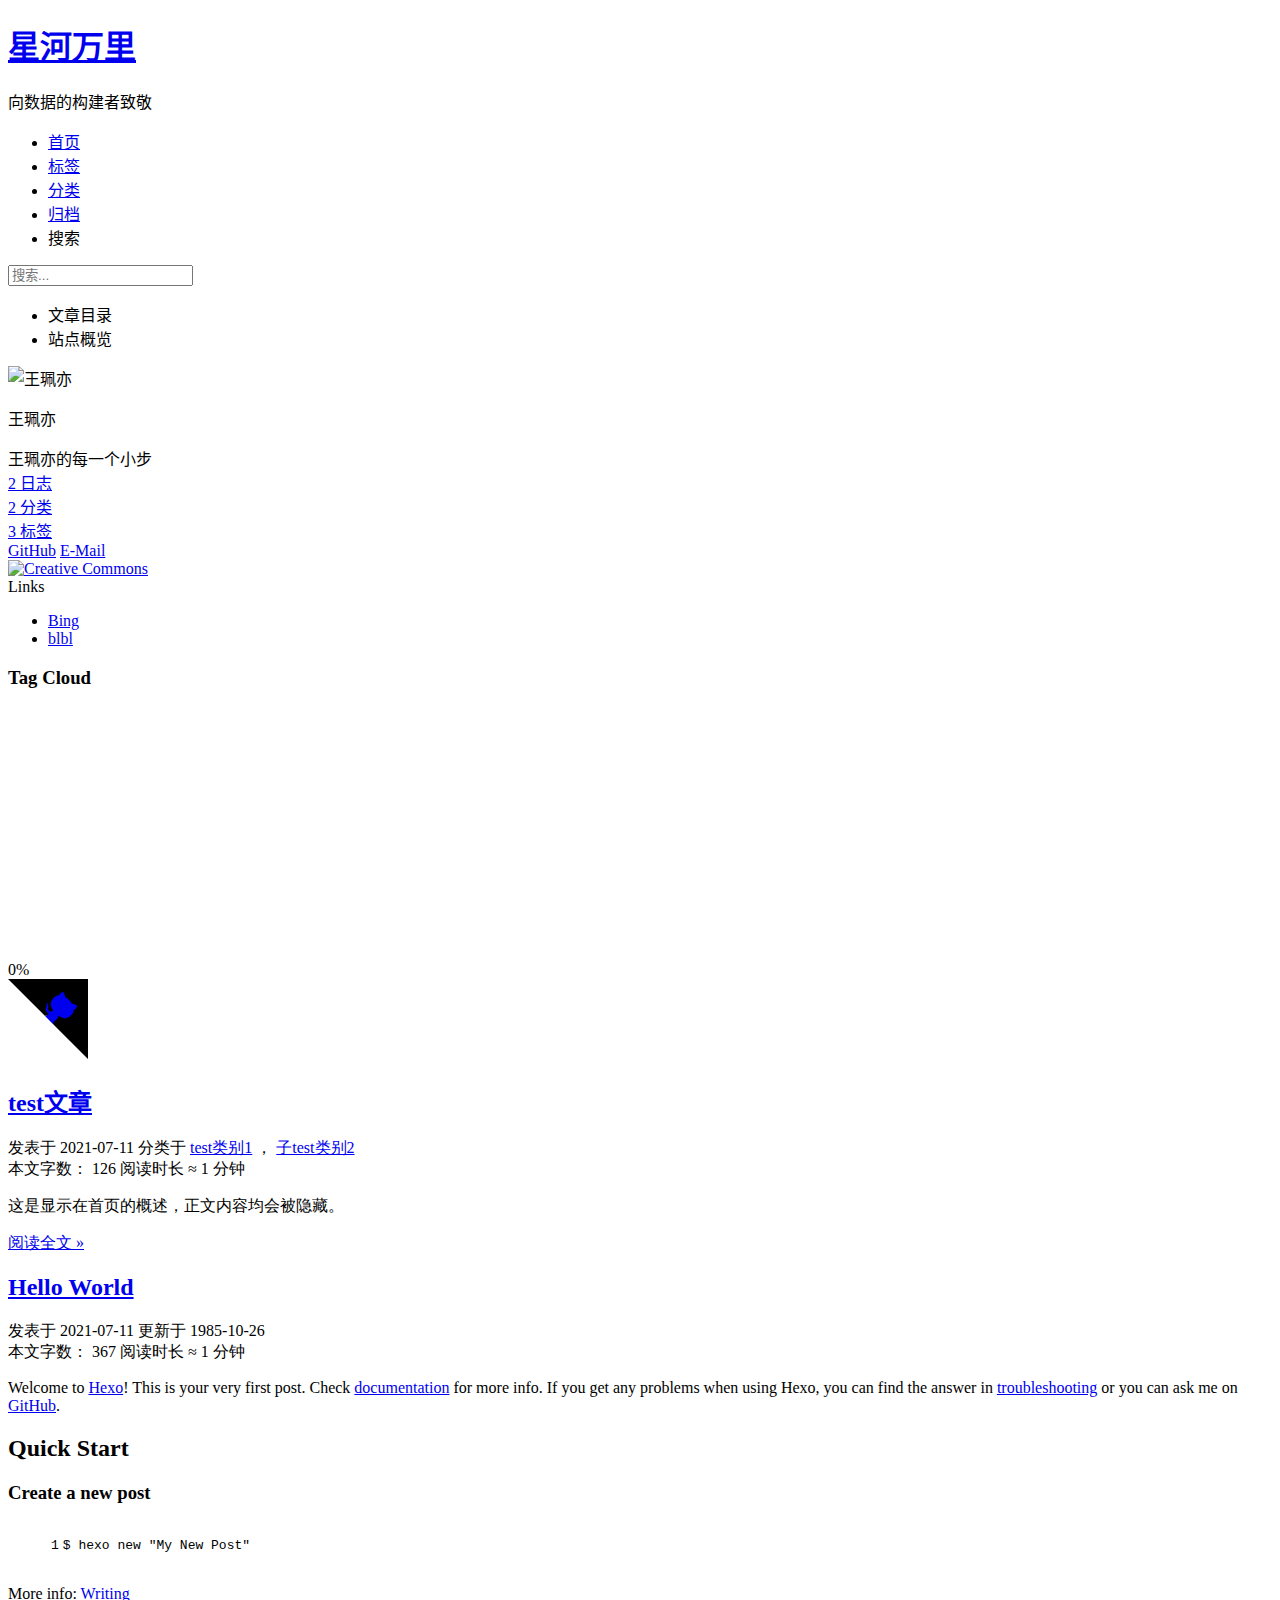
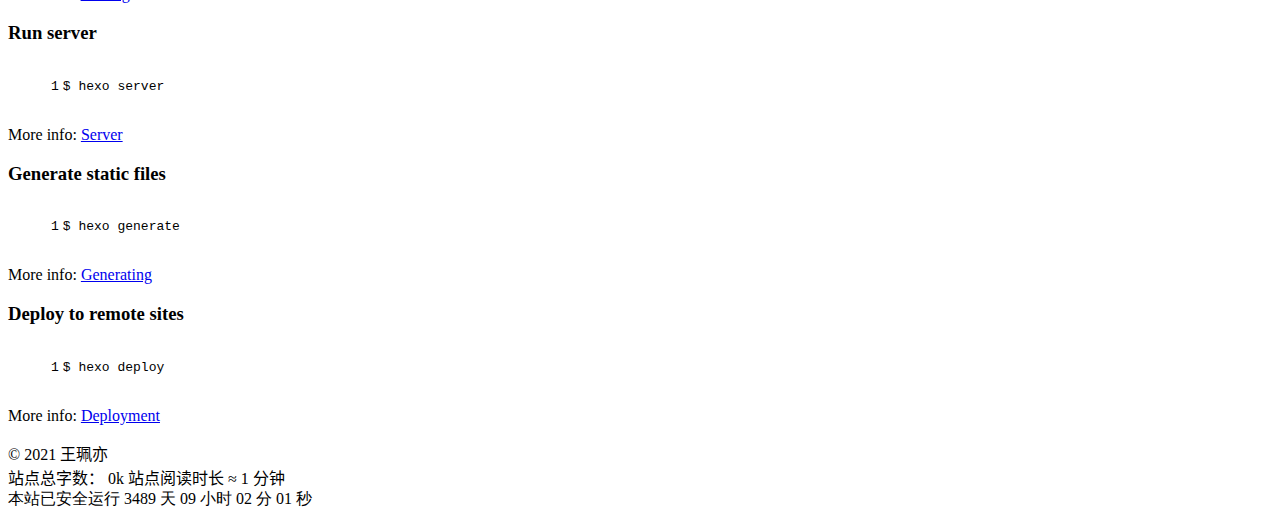
==== commit 5134511d: "Site updated: 2021-07-11 17:39:24" ====
--- a/index.html
+++ b/index.html
@@ -1,92 +1,420 @@
 <!DOCTYPE html>
-<html>
+<html lang="zh-CN">
 <head>
-  <meta charset="utf-8">
-  
-
-  
-  <title>Hexo</title>
-  <meta name="viewport" content="width=device-width, initial-scale=1, maximum-scale=1">
-  <meta property="og:type" content="website">
-<meta property="og:title" content="Hexo">
+  <meta charset="UTF-8">
+<meta name="viewport" content="width=device-width">
+<meta name="theme-color" content="#222">
+<meta name="generator" content="Hexo 5.4.0">
+
+
+  <link rel="apple-touch-icon" sizes="180x180" href="/images/apple-touch-icon-next.png">
+  <link rel="icon" type="image/png" sizes="32x32" href="/images/favicon-32x32-next.png">
+  <link rel="icon" type="image/png" sizes="16x16" href="/images/favicon-16x16-next.png">
+  <link rel="mask-icon" href="/images/logo.svg" color="#222">
+
+<link rel="stylesheet" href="/css/main.css">
+
+
+
+<link rel="stylesheet" href="https://cdn.jsdelivr.net/npm/@fortawesome/fontawesome-free@5.15.3/css/all.min.css" integrity="sha256-2H3fkXt6FEmrReK448mDVGKb3WW2ZZw35gI7vqHOE4Y=" crossorigin="anonymous">
+  <link rel="stylesheet" href="https://cdn.jsdelivr.net/npm/animate.css@3.1.1/animate.min.css" integrity="sha256-PR7ttpcvz8qrF57fur/yAx1qXMFJeJFiA6pSzWi0OIE=" crossorigin="anonymous">
+  <link rel="stylesheet" href="https://cdn.jsdelivr.net/npm/@fancyapps/fancybox@3.5.7/dist/jquery.fancybox.min.css" integrity="sha256-Vzbj7sDDS/woiFS3uNKo8eIuni59rjyNGtXfstRzStA=" crossorigin="anonymous">
+
+<script class="next-config" data-name="main" type="application/json">{"hostname":"example.com","root":"/","images":"/images","scheme":"Gemini","version":"8.6.1","exturl":false,"sidebar":{"position":"left","display":"post","padding":18,"offset":12},"copycode":true,"bookmark":{"enable":true,"color":"#222","save":"auto"},"fancybox":true,"mediumzoom":false,"lazyload":false,"pangu":false,"comments":{"style":"tabs","active":null,"storage":true,"lazyload":false,"nav":null},"motion":{"enable":true,"async":false,"transition":{"post_block":"fadeIn","post_header":"fadeInDown","post_body":"fadeInDown","coll_header":"fadeInLeft","sidebar":"fadeInUp"}},"prism":false,"i18n":{"placeholder":"搜索...","empty":"没有找到任何搜索结果：${query}","hits_time":"找到 ${hits} 个搜索结果（用时 ${time} 毫秒）","hits":"找到 ${hits} 个搜索结果"},"path":"/search.xml","localsearch":{"enable":true,"trigger":"auto","top_n_per_article":1,"unescape":false,"preload":false}}</script><script src="/js/config.js"></script>
+<meta name="description" content="王珮亦的每一个小步">
+<meta property="og:type" content="website">
+<meta property="og:title" content="星河万里">
 <meta property="og:url" content="http://example.com/index.html">
-<meta property="og:site_name" content="Hexo">
-<meta property="og:locale" content="en_US">
-<meta property="article:author" content="John Doe">
+<meta property="og:site_name" content="星河万里">
+<meta property="og:description" content="王珮亦的每一个小步">
+<meta property="og:locale" content="zh_CN">
+<meta property="article:author" content="王珮亦">
 <meta name="twitter:card" content="summary">
-  
-    <link rel="alternate" href="/atom.xml" title="Hexo" type="application/atom+xml">
-  
-  
-    <link rel="icon" href="/favicon.png">
-  
-  
-    <link href="//fonts.googleapis.com/css?family=Source+Code+Pro" rel="stylesheet" type="text/css">
-  
-  
-<link rel="stylesheet" href="/css/style.css">
-
-<meta name="generator" content="Hexo 5.4.0"></head>
-
-<body>
-  <div id="container">
-    <div id="wrap">
-      <header id="header">
-  <div id="banner"></div>
-  <div id="header-outer" class="outer">
-    <div id="header-title" class="inner">
-      <h1 id="logo-wrap">
-        <a href="/" id="logo">Hexo</a>
-      </h1>
+
+
+<link rel="canonical" href="http://example.com/">
+
+
+
+<script class="next-config" data-name="page" type="application/json">{"sidebar":"","isHome":true,"isPost":false,"lang":"zh-CN","comments":"","permalink":"","path":"index.html","title":""}</script>
+
+<script class="next-config" data-name="calendar" type="application/json">""</script>
+<title>星河万里</title>
+  
+
+
+
+
+  <noscript>
+    <link rel="stylesheet" href="/css/noscript.css">
+  </noscript>
+</head>
+
+<body itemscope itemtype="http://schema.org/WebPage" class="use-motion">
+  <div class="headband"></div>
+
+  <main class="main">
+    <header class="header" itemscope itemtype="http://schema.org/WPHeader">
+      <div class="header-inner"><div class="site-brand-container">
+  <div class="site-nav-toggle">
+    <div class="toggle" aria-label="切换导航栏" role="button">
+        <span class="toggle-line"></span>
+        <span class="toggle-line"></span>
+        <span class="toggle-line"></span>
+    </div>
+  </div>
+
+  <div class="site-meta">
+
+    <a href="/" class="brand" rel="start">
+      <i class="logo-line"></i>
+      <h1 class="site-title">星河万里</h1>
+      <i class="logo-line"></i>
+    </a>
+      <p class="site-subtitle" itemprop="description">向数据的构建者致敬</p>
+  </div>
+
+  <div class="site-nav-right">
+    <div class="toggle popup-trigger">
+        <i class="fa fa-search fa-fw fa-lg"></i>
+    </div>
+  </div>
+</div>
+
+
+
+<nav class="site-nav">
+  <ul class="main-menu menu">
+        <li class="menu-item menu-item-home"><a href="/" rel="section"><i class="fa fa-home fa-fw"></i>首页</a></li>
+        <li class="menu-item menu-item-tags"><a href="/tags/" rel="section"><i class="fa fa-tags fa-fw"></i>标签</a></li>
+        <li class="menu-item menu-item-categories"><a href="/categories/" rel="section"><i class="fa fa-th fa-fw"></i>分类</a></li>
+        <li class="menu-item menu-item-archives"><a href="/archives/" rel="section"><i class="fa fa-archive fa-fw"></i>归档</a></li>
+      <li class="menu-item menu-item-search">
+        <a role="button" class="popup-trigger"><i class="fa fa-search fa-fw"></i>搜索
+        </a>
+      </li>
+  </ul>
+</nav>
+
+
+
+  <div class="search-pop-overlay">
+    <div class="popup search-popup"><div class="search-header">
+  <span class="search-icon">
+    <i class="fa fa-search"></i>
+  </span>
+  <div class="search-input-container">
+    <input autocomplete="off" autocapitalize="off" maxlength="80"
+           placeholder="搜索..." spellcheck="false"
+           type="search" class="search-input">
+  </div>
+  <span class="popup-btn-close" role="button">
+    <i class="fa fa-times-circle"></i>
+  </span>
+</div>
+<div class="search-result-container no-result">
+  <div class="search-result-icon">
+    <i class="fa fa-spinner fa-pulse fa-5x"></i>
+  </div>
+</div>
+
+    </div>
+  </div>
+
+</div>
+        
+  
+  <div class="toggle sidebar-toggle" role="button">
+    <span class="toggle-line"></span>
+    <span class="toggle-line"></span>
+    <span class="toggle-line"></span>
+  </div>
+
+  <aside class="sidebar">
+
+    <div class="sidebar-inner sidebar-overview-active">
+      <ul class="sidebar-nav">
+        <li class="sidebar-nav-toc">
+          文章目录
+        </li>
+        <li class="sidebar-nav-overview">
+          站点概览
+        </li>
+      </ul>
+
+      <div class="sidebar-panel-container">
+        <!--noindex-->
+        <div class="post-toc-wrap sidebar-panel">
+        </div>
+        <!--/noindex-->
+
+        <div class="site-overview-wrap sidebar-panel">
+          <div class="site-overview">
+            <div class="site-author site-overview-item animated" itemprop="author" itemscope itemtype="http://schema.org/Person">
+    <img class="site-author-image" itemprop="image" alt="王珮亦"
+      src="/images/avatar.gif">
+  <p class="site-author-name" itemprop="name">王珮亦</p>
+  <div class="site-description" itemprop="description">王珮亦的每一个小步</div>
+</div>
+<div class="site-state-wrap site-overview-item animated">
+  <nav class="site-state">
+      <div class="site-state-item site-state-posts">
+          <a href="/archives/">
+        
+          <span class="site-state-item-count">2</span>
+          <span class="site-state-item-name">日志</span>
+        </a>
+      </div>
+      <div class="site-state-item site-state-categories">
+            <a href="/categories/">
+          
+        <span class="site-state-item-count">2</span>
+        <span class="site-state-item-name">分类</span></a>
+      </div>
+      <div class="site-state-item site-state-tags">
+            <a href="/tags/">
+          
+        <span class="site-state-item-count">3</span>
+        <span class="site-state-item-name">标签</span></a>
+      </div>
+  </nav>
+</div>
+  <div class="links-of-author site-overview-item animated">
+      <span class="links-of-author-item">
+        <a href="https://github.com/WBH999" title="GitHub → https:&#x2F;&#x2F;github.com&#x2F;WBH999" rel="noopener" target="_blank"><i class="fab fa-github fa-fw"></i>GitHub</a>
+      </span>
+      <span class="links-of-author-item">
+        <a href="mailto:17315377192@163.com" title="E-Mail → mailto:17315377192@163.com" rel="noopener" target="_blank"><i class="fa fa-envelope fa-fw"></i>E-Mail</a>
+      </span>
+  </div>
+  <div class="cc-license site-overview-item animated" itemprop="license">
+    <a href="https://creativecommons.org/licenses/by-nc-sa/4.0/" class="cc-opacity" rel="noopener" target="_blank"><img src="https://cdn.jsdelivr.net/npm/@creativecommons/vocabulary@2020.11.3/assets/license_badges/small/by_nc_sa.svg" alt="Creative Commons"></a>
+  </div>
+
+
+  <div class="links-of-blogroll site-overview-item animated">
+    <div class="links-of-blogroll-title"><i class="fa fa-globe fa-fw"></i>
+      Links
+    </div>
+    <ul class="links-of-blogroll-list">
+        <li class="links-of-blogroll-item">
+          <a href="https://cn.bing.com/" title="https:&#x2F;&#x2F;cn.bing.com" rel="noopener" target="_blank">Bing</a>
+        </li>
+        <li class="links-of-blogroll-item">
+          <a href="https://www.bilibili.com/" title="https:&#x2F;&#x2F;www.bilibili.com" rel="noopener" target="_blank">blbl</a>
+        </li>
+    </ul>
+  </div>
+
+          </div>
+        </div>
+      </div>
       
-    </div>
-    <div id="header-inner" class="inner">
-      <nav id="main-nav">
-        <a id="main-nav-toggle" class="nav-icon"></a>
+    
+    <script type="text/javascript" charset="utf-8" src="/js/tagcloud.js"></script>
+    <script type="text/javascript" charset="utf-8" src="/js/tagcanvas.js"></script>
+    <div class="widget-wrap">
+        <h3 class="widget-title">Tag Cloud</h3>
+        <div id="myCanvasContainer" class="widget tagcloud">
+            <canvas width="250" height="250" id="resCanvas" style="width=100%">
+                <ul class="tag-list" itemprop="keywords"><li class="tag-list-item"><a class="tag-list-link" href="/tags/test%E6%A0%87%E7%AD%BE1/" rel="tag">test标签1</a><span class="tag-list-count">1</span></li><li class="tag-list-item"><a class="tag-list-link" href="/tags/test%E6%A0%87%E7%AD%BE2/" rel="tag">test标签2</a><span class="tag-list-count">1</span></li><li class="tag-list-item"><a class="tag-list-link" href="/tags/test%E6%A0%87%E7%AD%BE3/" rel="tag">test标签3</a><span class="tag-list-count">1</span></li></ul>
+            </canvas>
+        </div>
+    </div>
+    
+        <div class="back-to-top animated" role="button" aria-label="返回顶部">
+          <i class="fa fa-arrow-up"></i>
+          <span>0%</span>
+        </div>
+    </div>
+  </aside>
+  <div class="sidebar-dimmer"></div>
+
+
+    </header>
+
+    
+  <a role="button" class="book-mark-link book-mark-link-fixed"></a>
+
+  <a href="https://github.com/WBH999" class="github-corner" title="Follow me on GitHub" aria-label="Follow me on GitHub" rel="noopener" target="_blank"><svg width="80" height="80" viewBox="0 0 250 250" aria-hidden="true"><path d="M0,0 L115,115 L130,115 L142,142 L250,250 L250,0 Z"></path><path d="M128.3,109.0 C113.8,99.7 119.0,89.6 119.0,89.6 C122.0,82.7 120.5,78.6 120.5,78.6 C119.2,72.0 123.4,76.3 123.4,76.3 C127.3,80.9 125.5,87.3 125.5,87.3 C122.9,97.6 130.6,101.9 134.4,103.2" fill="currentColor" style="transform-origin: 130px 106px;" class="octo-arm"></path><path d="M115.0,115.0 C114.9,115.1 118.7,116.5 119.8,115.4 L133.7,101.6 C136.9,99.2 139.9,98.4 142.2,98.6 C133.8,88.0 127.5,74.4 143.8,58.0 C148.5,53.4 154.0,51.2 159.7,51.0 C160.3,49.4 163.2,43.6 171.4,40.1 C171.4,40.1 176.1,42.5 178.8,56.2 C183.1,58.6 187.2,61.8 190.9,65.4 C194.5,69.0 197.7,73.2 200.1,77.6 C213.8,80.2 216.3,84.9 216.3,84.9 C212.7,93.1 206.9,96.0 205.4,96.6 C205.1,102.4 203.0,107.8 198.3,112.5 C181.9,128.9 168.3,122.5 157.7,114.1 C157.9,116.9 156.7,120.9 152.7,124.9 L141.0,136.5 C139.8,137.7 141.6,141.9 141.8,141.8 Z" fill="currentColor" class="octo-body"></path></svg></a>
+
+<noscript>
+  <div class="noscript-warning">Theme NexT works best with JavaScript enabled</div>
+</noscript>
+
+
+    <div class="main-inner index posts-expand">
+
+    
+
+
+<div class="post-block">
+  
+  
+
+  <article itemscope itemtype="http://schema.org/Article" class="post-content" lang="">
+    <link itemprop="mainEntityOfPage" href="http://example.com/2021/07/11/text%E6%96%87%E7%AB%A0/">
+
+    <span hidden itemprop="author" itemscope itemtype="http://schema.org/Person">
+      <meta itemprop="image" content="/images/avatar.gif">
+      <meta itemprop="name" content="王珮亦">
+      <meta itemprop="description" content="王珮亦的每一个小步">
+    </span>
+
+    <span hidden itemprop="publisher" itemscope itemtype="http://schema.org/Organization">
+      <meta itemprop="name" content="星河万里">
+    </span>
+      <header class="post-header">
+        <h2 class="post-title" itemprop="name headline">
+          <a href="/2021/07/11/text%E6%96%87%E7%AB%A0/" class="post-title-link" itemprop="url">test文章</a>
+        </h2>
+
+        <div class="post-meta-container">
+          <div class="post-meta">
+    <span class="post-meta-item">
+      <span class="post-meta-item-icon">
+        <i class="far fa-calendar"></i>
+      </span>
+      <span class="post-meta-item-text">发表于</span>
+      
+
+      <time title="创建时间：2021-07-11 16:25:27 / 修改时间：17:26:28" itemprop="dateCreated datePublished" datetime="2021-07-11T16:25:27+08:00">2021-07-11</time>
+    </span>
+    <span class="post-meta-item">
+      <span class="post-meta-item-icon">
+        <i class="far fa-folder"></i>
+      </span>
+      <span class="post-meta-item-text">分类于</span>
+        <span itemprop="about" itemscope itemtype="http://schema.org/Thing">
+          <a href="/categories/test%E7%B1%BB%E5%88%AB1/" itemprop="url" rel="index"><span itemprop="name">test类别1</span></a>
+        </span>
+          ，
+        <span itemprop="about" itemscope itemtype="http://schema.org/Thing">
+          <a href="/categories/test%E7%B1%BB%E5%88%AB1/%E5%AD%90test%E7%B1%BB%E5%88%AB2/" itemprop="url" rel="index"><span itemprop="name">子test类别2</span></a>
+        </span>
+    </span>
+
+  
+      </div>
+      <div class="post-meta">
+    <span class="post-meta-item" title="本文字数">
+      <span class="post-meta-item-icon">
+        <i class="far fa-file-word"></i>
+      </span>
+      <span class="post-meta-item-text">本文字数：</span>
+      <span>126</span>
+    </span>
+    <span class="post-meta-item" title="阅读时长">
+      <span class="post-meta-item-icon">
+        <i class="far fa-clock"></i>
+      </span>
+      <span class="post-meta-item-text">阅读时长 &asymp;</span>
+      <span>1 分钟</span>
+    </span>
+</div>
+
+        </div>
+      </header>
+
+    
+    
+    
+    <div class="post-body" itemprop="articleBody">
+          <p>这是显示在首页的概述，正文内容均会被隐藏。</p>
+          <!--noindex-->
+            <div class="post-button">
+              <a class="btn" href="/2021/07/11/text%E6%96%87%E7%AB%A0/">
+                阅读全文 &raquo;
+              </a>
+            </div>
+          <!--/noindex-->
         
-          <a class="main-nav-link" href="/">Home</a>
-        
-          <a class="main-nav-link" href="/archives">Archives</a>
-        
-      </nav>
-      <nav id="sub-nav">
-        
-          <a id="nav-rss-link" class="nav-icon" href="/atom.xml" title="RSS Feed"></a>
-        
-        <a id="nav-search-btn" class="nav-icon" title="Search"></a>
-      </nav>
-      <div id="search-form-wrap">
-        <form action="//google.com/search" method="get" accept-charset="UTF-8" class="search-form"><input type="search" name="q" class="search-form-input" placeholder="Search"><button type="submit" class="search-form-submit">&#xF002;</button><input type="hidden" name="sitesearch" value="http://example.com"></form>
+      
+    </div>
+
+    
+    
+    
+
+    <footer class="post-footer">
+        <div class="post-eof"></div>
+      
+    </footer>
+  </article>
+</div>
+
+
+
+
+    
+
+
+<div class="post-block">
+  
+  
+
+  <article itemscope itemtype="http://schema.org/Article" class="post-content" lang="">
+    <link itemprop="mainEntityOfPage" href="http://example.com/2021/07/11/hello-world/">
+
+    <span hidden itemprop="author" itemscope itemtype="http://schema.org/Person">
+      <meta itemprop="image" content="/images/avatar.gif">
+      <meta itemprop="name" content="王珮亦">
+      <meta itemprop="description" content="王珮亦的每一个小步">
+    </span>
+
+    <span hidden itemprop="publisher" itemscope itemtype="http://schema.org/Organization">
+      <meta itemprop="name" content="星河万里">
+    </span>
+      <header class="post-header">
+        <h2 class="post-title" itemprop="name headline">
+          <a href="/2021/07/11/hello-world/" class="post-title-link" itemprop="url">Hello World</a>
+        </h2>
+
+        <div class="post-meta-container">
+          <div class="post-meta">
+    <span class="post-meta-item">
+      <span class="post-meta-item-icon">
+        <i class="far fa-calendar"></i>
+      </span>
+      <span class="post-meta-item-text">发表于</span>
+
+      <time title="创建时间：2021-07-11 12:32:33" itemprop="dateCreated datePublished" datetime="2021-07-11T12:32:33+08:00">2021-07-11</time>
+    </span>
+      <span class="post-meta-item">
+        <span class="post-meta-item-icon">
+          <i class="far fa-calendar-check"></i>
+        </span>
+        <span class="post-meta-item-text">更新于</span>
+        <time title="修改时间：1985-10-26 16:15:00" itemprop="dateModified" datetime="1985-10-26T16:15:00+08:00">1985-10-26</time>
+      </span>
+
+  
       </div>
-    </div>
-  </div>
-</header>
-      <div class="outer">
-        <section id="main">
-  
-    <article id="post-hello-world" class="article article-type-post" itemscope itemprop="blogPost">
-  <div class="article-meta">
-    <a href="/2021/07/11/hello-world/" class="article-date">
-  <time datetime="2021-07-11T04:32:33.179Z" itemprop="datePublished">2021-07-11</time>
-</a>
-    
-  </div>
-  <div class="article-inner">
-    
-    
-      <header class="article-header">
-        
-  
-    <h1 itemprop="name">
-      <a class="article-title" href="/2021/07/11/hello-world/">Hello World</a>
-    </h1>
-  
-
+      <div class="post-meta">
+    <span class="post-meta-item" title="本文字数">
+      <span class="post-meta-item-icon">
+        <i class="far fa-file-word"></i>
+      </span>
+      <span class="post-meta-item-text">本文字数：</span>
+      <span>367</span>
+    </span>
+    <span class="post-meta-item" title="阅读时长">
+      <span class="post-meta-item-icon">
+        <i class="far fa-clock"></i>
+      </span>
+      <span class="post-meta-item-text">阅读时长 &asymp;</span>
+      <span>1 分钟</span>
+    </span>
+</div>
+
+        </div>
       </header>
-    
-    <div class="article-entry" itemprop="articleBody">
-      
-        <p>Welcome to <a target="_blank" rel="noopener" href="https://hexo.io/">Hexo</a>! This is your very first post. Check <a target="_blank" rel="noopener" href="https://hexo.io/docs/">documentation</a> for more info. If you get any problems when using Hexo, you can find the answer in <a target="_blank" rel="noopener" href="https://hexo.io/docs/troubleshooting.html">troubleshooting</a> or you can ask me on <a target="_blank" rel="noopener" href="https://github.com/hexojs/hexo/issues">GitHub</a>.</p>
+
+    
+    
+    
+    <div class="post-body" itemprop="articleBody">
+          <p>Welcome to <a target="_blank" rel="noopener" href="https://hexo.io/">Hexo</a>! This is your very first post. Check <a target="_blank" rel="noopener" href="https://hexo.io/docs/">documentation</a> for more info. If you get any problems when using Hexo, you can find the answer in <a target="_blank" rel="noopener" href="https://hexo.io/docs/troubleshooting.html">troubleshooting</a> or you can ask me on <a target="_blank" rel="noopener" href="https://github.com/hexojs/hexo/issues">GitHub</a>.</p>
 <h2 id="Quick-Start"><a href="#Quick-Start" class="headerlink" title="Quick Start"></a>Quick Start</h2><h3 id="Create-a-new-post"><a href="#Create-a-new-post" class="headerlink" title="Create a new post"></a>Create a new post</h3><figure class="highlight bash"><table><tr><td class="gutter"><pre><span class="line">1</span><br></pre></td><td class="code"><pre><span class="line">$ hexo new <span class="string">&quot;My New Post&quot;</span></span><br></pre></td></tr></table></figure>
 
 <p>More info: <a target="_blank" rel="noopener" href="https://hexo.io/docs/writing.html">Writing</a></p>
@@ -102,95 +430,103 @@
 
       
     </div>
-    <footer class="article-footer">
-      <a data-url="http://example.com/2021/07/11/hello-world/" data-id="ckqypk9vh0000fgu7eh7lbb40" class="article-share-link">Share</a>
-      
+
+    
+    
+    
+
+    <footer class="post-footer">
+        <div class="post-eof"></div>
       
     </footer>
-  </div>
-  
-</article>
-
-
-  
-
-
-</section>
-        
-          <aside id="sidebar">
-  
-    
-
-  
-    
-
-  
-    
-  
-    
-  <div class="widget-wrap">
-    <h3 class="widget-title">Archives</h3>
-    <div class="widget">
-      <ul class="archive-list"><li class="archive-list-item"><a class="archive-list-link" href="/archives/2021/07/">July 2021</a></li></ul>
-    </div>
-  </div>
-
-
-  
-    
-  <div class="widget-wrap">
-    <h3 class="widget-title">Recent Posts</h3>
-    <div class="widget">
-      <ul>
-        
-          <li>
-            <a href="/2021/07/11/hello-world/">Hello World</a>
-          </li>
-        
-      </ul>
-    </div>
-  </div>
-
-  
-</aside>
-        
-      </div>
-      <footer id="footer">
-  
-  <div class="outer">
-    <div id="footer-info" class="inner">
-      &copy; 2021 John Doe<br>
-      Powered by <a href="http://hexo.io/" target="_blank">Hexo</a>
-    </div>
-  </div>
-</footer>
-    </div>
-    <nav id="mobile-nav">
-  
-    <a href="/" class="mobile-nav-link">Home</a>
-  
-    <a href="/archives" class="mobile-nav-link">Archives</a>
-  
-</nav>
-    
-
-<script src="//ajax.googleapis.com/ajax/libs/jquery/2.0.3/jquery.min.js"></script>
-
-
-  
-<link rel="stylesheet" href="/fancybox/jquery.fancybox.css">
-
-  
-<script src="/fancybox/jquery.fancybox.pack.js"></script>
-
-
-
-
-<script src="/js/script.js"></script>
-
-
-
-
-  </div>
+  </article>
+</div>
+
+
+
+
+
+</div>
+  </main>
+
+  <footer class="footer">
+    <div class="footer-inner">
+
+
+<div class="copyright">
+  &copy; 
+  <span itemprop="copyrightYear">2021</span>
+  <span class="with-love">
+    <i class="fa fa-heart"></i>
+  </span>
+  <span class="author" itemprop="copyrightHolder">王珮亦</span>
+</div>
+<div class="wordcount">
+  <span class="post-meta-item">
+    <span class="post-meta-item-icon">
+      <i class="fa fa-chart-line"></i>
+    </span>
+      <span>站点总字数：</span>
+    <span title="站点总字数">0k</span>
+  </span>
+  <span class="post-meta-item">
+    <span class="post-meta-item-icon">
+      <i class="fa fa-coffee"></i>
+    </span>
+      <span>站点阅读时长 &asymp;</span>
+    <span title="站点阅读时长">1 分钟</span>
+  </span>
+</div>
+
+<!--
+  <div class="powered-by">由 <a href="https://hexo.io/" rel="noopener" target="_blank">Hexo</a> & <a href="https://theme-next.js.org/" rel="noopener" target="_blank">NexT.Gemini</a> 强力驱动
+  </div>
+-->
+
+<!-- 网站运行时间的设置 -->
+  <span id="timeDate">载入天数...</span>
+  <span id="times">载入时分秒...</span>
+  <script>
+      var now = new Date();
+      function createtime() {
+          var grt= new Date("01/05/2017 00:00:00");//此处修改你的建站时间或者网站上线时间
+          now.setTime(now.getTime()+250);
+          days = (now - grt ) / 1000 / 60 / 60 / 24; dnum = Math.floor(days);
+          hours = (now - grt ) / 1000 / 60 / 60 - (24 * dnum); hnum = Math.floor(hours);
+          if(String(hnum).length ==1 ){hnum = "0" + hnum;} minutes = (now - grt ) / 1000 /60 - (24 * 60 * dnum) - (60 * hnum);
+          mnum = Math.floor(minutes); if(String(mnum).length ==1 ){mnum = "0" + mnum;}
+          seconds = (now - grt ) / 1000 - (24 * 60 * 60 * dnum) - (60 * 60 * hnum) - (60 * mnum);
+          snum = Math.round(seconds); if(String(snum).length ==1 ){snum = "0" + snum;}
+          document.getElementById("timeDate").innerHTML = "本站已安全运行 "+dnum+" 天 ";
+          document.getElementById("times").innerHTML = hnum + " 小时 " + mnum + " 分 " + snum + " 秒";
+  }
+  setInterval("createtime()",250);
+  </script>
+
+    </div>
+  </footer>
+
+  
+  <script src="https://cdn.jsdelivr.net/npm/animejs@3.2.1/lib/anime.min.js" integrity="sha256-XL2inqUJaslATFnHdJOi9GfQ60on8Wx1C2H8DYiN1xY=" crossorigin="anonymous"></script>
+  <script src="https://cdn.jsdelivr.net/npm/jquery@3.6.0/dist/jquery.min.js" integrity="sha256-/xUj+3OJU5yExlq6GSYGSHk7tPXikynS7ogEvDej/m4=" crossorigin="anonymous"></script>
+  <script src="https://cdn.jsdelivr.net/npm/@fancyapps/fancybox@3.5.7/dist/jquery.fancybox.min.js" integrity="sha256-yt2kYMy0w8AbtF89WXb2P1rfjcP/HTHLT7097U8Y5b8=" crossorigin="anonymous"></script>
+<script src="/js/comments.js"></script><script src="/js/utils.js"></script><script src="/js/motion.js"></script><script src="/js/next-boot.js"></script><script src="/js/bookmark.js"></script>
+
+  
+<script src="/js/third-party/search/local-search.js"></script>
+
+
+
+
+  
+
+
+
+
+
+
 </body>
-</html>+</html>
+
+    <!-- 页面点击小红心 -->
+    <script type="text/javascript" src="/js/clicklove.js"></script>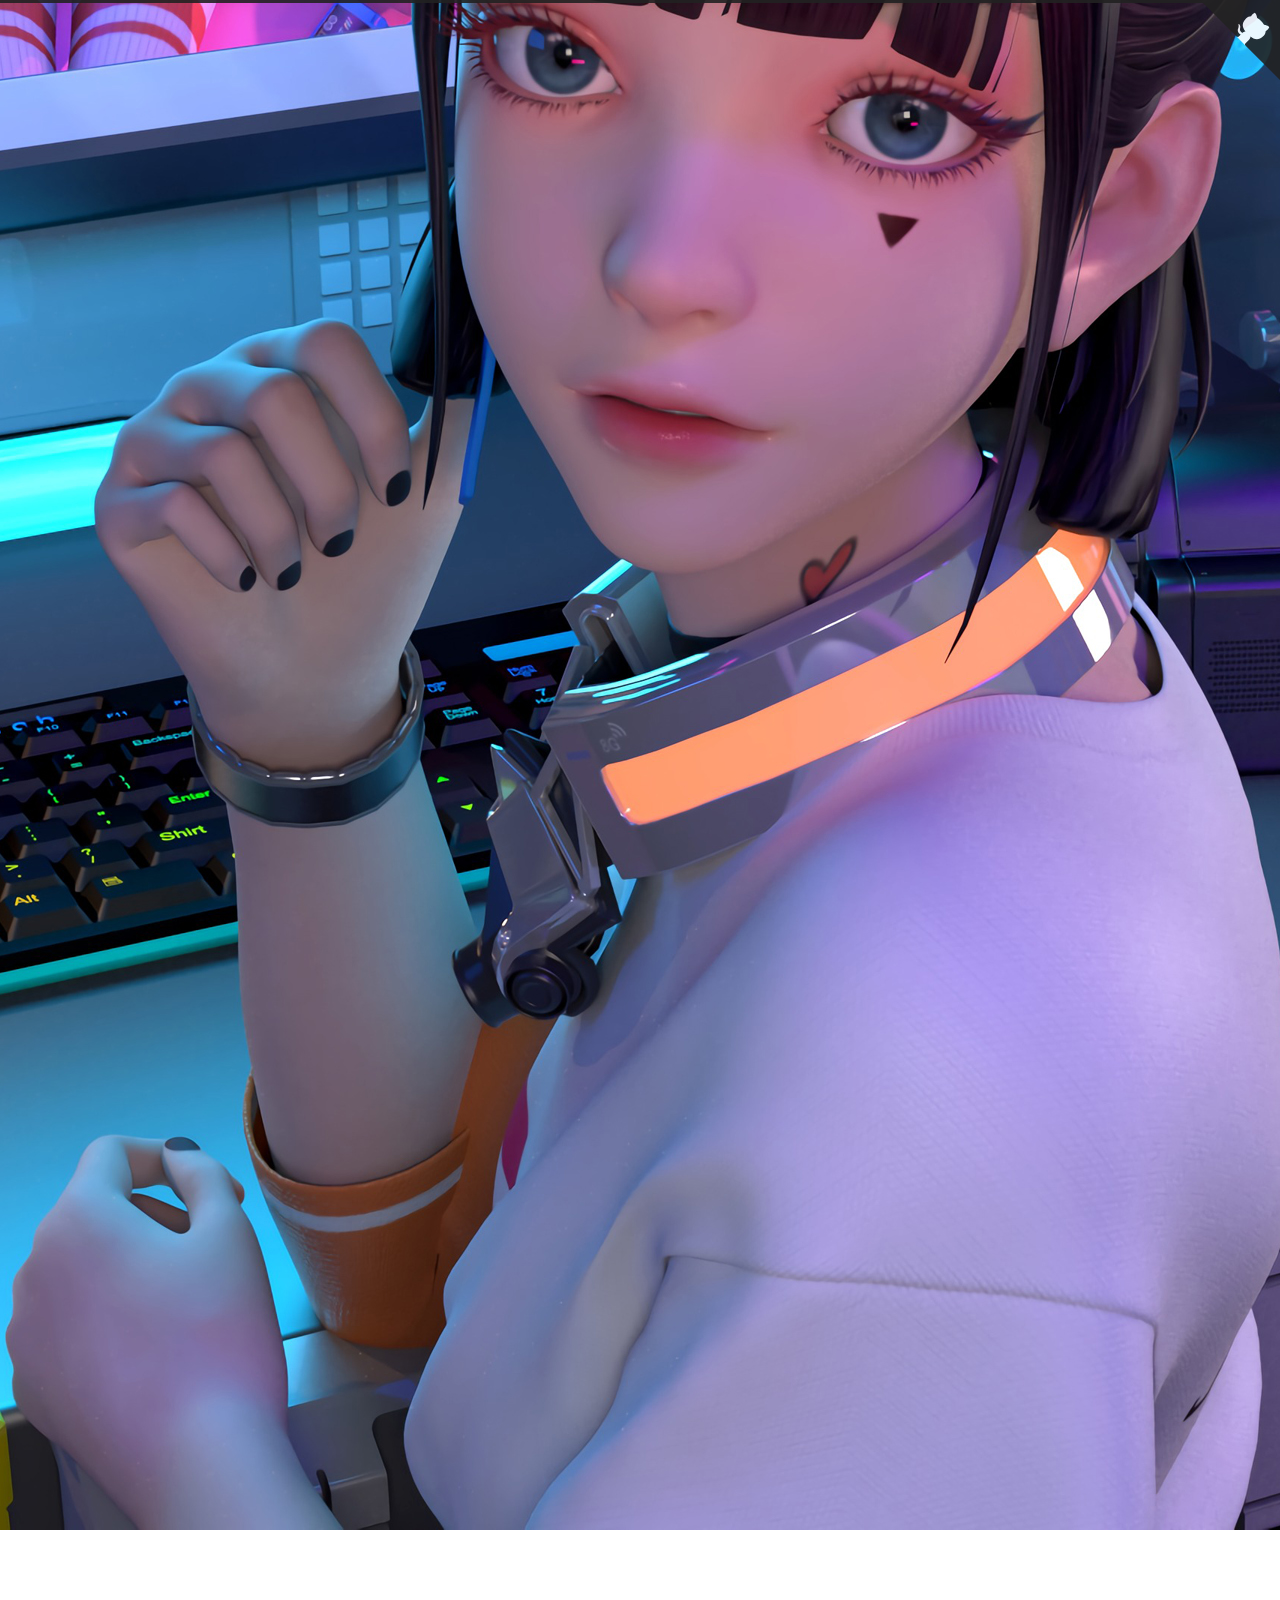
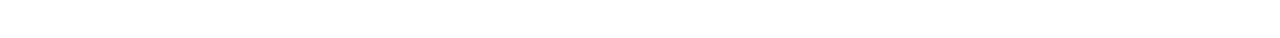
==== commit b75e79de: "Site updated: 2021-07-11 20:43:49" ====
--- a/index.html
+++ b/index.html
@@ -477,7 +477,6 @@
     <span title="站点阅读时长">1 分钟</span>
   </span>
 </div>
-
 <!--
   <div class="powered-by">由 <a href="https://hexo.io/" rel="noopener" target="_blank">Hexo</a> & <a href="https://theme-next.js.org/" rel="noopener" target="_blank">NexT.Gemini</a> 强力驱动
   </div>
--- a/css/main.css
+++ b/css/main.css
@@ -0,0 +1,3011 @@
+:root {
+  --body-bg-color: #eee;
+  --content-bg-color: #fff;
+  --card-bg-color: #f5f5f5;
+  --text-color: #555;
+  --blockquote-color: #666;
+  --link-color: #555;
+  --link-hover-color: #222;
+  --brand-color: #fff;
+  --brand-hover-color: #fff;
+  --table-row-odd-bg-color: #f9f9f9;
+  --table-row-hover-bg-color: #f5f5f5;
+  --menu-item-bg-color: #f5f5f5;
+  --btn-default-bg: #fff;
+  --btn-default-color: #555;
+  --btn-default-border-color: #555;
+  --btn-default-hover-bg: #222;
+  --btn-default-hover-color: #fff;
+  --btn-default-hover-border-color: #222;
+  --highlight-background: #f0f0f0;
+  --highlight-foreground: #444;
+  --highlight-gutter-background: #dedede;
+  --highlight-gutter-foreground: #555;
+}
+html {
+  line-height: 1.15; /* 1 */
+  -webkit-text-size-adjust: 100%; /* 2 */
+}
+body {
+  margin: 0;
+}
+main {
+  display: block;
+}
+h1 {
+  font-size: 2em;
+  margin: 0.67em 0;
+}
+hr {
+  box-sizing: content-box; /* 1 */
+  height: 0; /* 1 */
+  overflow: visible; /* 2 */
+}
+pre {
+  font-family: monospace, monospace; /* 1 */
+  font-size: 1em; /* 2 */
+}
+a {
+  background: transparent;
+}
+abbr[title] {
+  border-bottom: none; /* 1 */
+  text-decoration: underline; /* 2 */
+  text-decoration: underline dotted; /* 2 */
+}
+b,
+strong {
+  font-weight: bolder;
+}
+code,
+kbd,
+samp {
+  font-family: monospace, monospace; /* 1 */
+  font-size: 1em; /* 2 */
+}
+small {
+  font-size: 80%;
+}
+sub,
+sup {
+  font-size: 75%;
+  line-height: 0;
+  position: relative;
+  vertical-align: baseline;
+}
+sub {
+  bottom: -0.25em;
+}
+sup {
+  top: -0.5em;
+}
+img {
+  border-style: none;
+}
+button,
+input,
+optgroup,
+select,
+textarea {
+  font-family: inherit; /* 1 */
+  font-size: 100%; /* 1 */
+  line-height: 1.15; /* 1 */
+  margin: 0; /* 2 */
+}
+button,
+input {
+/* 1 */
+  overflow: visible;
+}
+button,
+select {
+/* 1 */
+  text-transform: none;
+}
+button,
+[type='button'],
+[type='reset'],
+[type='submit'] {
+  -webkit-appearance: button;
+}
+button::-moz-focus-inner,
+[type='button']::-moz-focus-inner,
+[type='reset']::-moz-focus-inner,
+[type='submit']::-moz-focus-inner {
+  border-style: none;
+  padding: 0;
+}
+button:-moz-focusring,
+[type='button']:-moz-focusring,
+[type='reset']:-moz-focusring,
+[type='submit']:-moz-focusring {
+  outline: 1px dotted ButtonText;
+}
+fieldset {
+  padding: 0.35em 0.75em 0.625em;
+}
+legend {
+  box-sizing: border-box; /* 1 */
+  color: inherit; /* 2 */
+  display: table; /* 1 */
+  max-width: 100%; /* 1 */
+  padding: 0; /* 3 */
+  white-space: normal; /* 1 */
+}
+progress {
+  vertical-align: baseline;
+}
+textarea {
+  overflow: auto;
+}
+[type='checkbox'],
+[type='radio'] {
+  box-sizing: border-box; /* 1 */
+  padding: 0; /* 2 */
+}
+[type='number']::-webkit-inner-spin-button,
+[type='number']::-webkit-outer-spin-button {
+  height: auto;
+}
+[type='search'] {
+  outline-offset: -2px; /* 2 */
+  -webkit-appearance: textfield; /* 1 */
+}
+[type='search']::-webkit-search-decoration {
+  -webkit-appearance: none;
+}
+::-webkit-file-upload-button {
+  font: inherit; /* 2 */
+  -webkit-appearance: button; /* 1 */
+}
+details {
+  display: block;
+}
+summary {
+  display: list-item;
+}
+template {
+  display: none;
+}
+[hidden] {
+  display: none;
+}
+::selection {
+  background: #262a30;
+  color: #eee;
+}
+html,
+body {
+  height: 100%;
+}
+body {
+  background: var(--body-bg-color);
+  color: var(--text-color);
+  font-family: Lato, 'PingFang SC', 'Microsoft YaHei', sans-serif;
+  font-size: 1em;
+  line-height: 2;
+  min-height: 100%;
+  position: relative;
+  transition: padding 0.2s ease-in-out;
+}
+h1,
+h2,
+h3,
+h4,
+h5,
+h6 {
+  font-family: Lato, 'PingFang SC', 'Microsoft YaHei', sans-serif;
+  font-weight: bold;
+  line-height: 1.5;
+  margin: 20px 0 15px;
+}
+h1 {
+  font-size: 1.5em;
+}
+h2 {
+  font-size: 1.375em;
+}
+h3 {
+  font-size: 1.25em;
+}
+h4 {
+  font-size: 1.125em;
+}
+h5 {
+  font-size: 1em;
+}
+h6 {
+  font-size: 0.875em;
+}
+p {
+  margin: 0 0 20px;
+}
+a {
+  border-bottom: 1px solid #999;
+  color: var(--link-color);
+  cursor: pointer;
+  outline: 0;
+  text-decoration: none;
+  overflow-wrap: break-word;
+}
+a:hover {
+  border-bottom-color: var(--link-hover-color);
+  color: var(--link-hover-color);
+}
+iframe,
+img,
+video,
+embed {
+  display: block;
+  margin-left: auto;
+  margin-right: auto;
+  max-width: 100%;
+}
+hr {
+  background-image: repeating-linear-gradient(-45deg, #ddd, #ddd 4px, transparent 4px, transparent 8px);
+  border: 0;
+  height: 3px;
+  margin: 40px 0;
+}
+blockquote {
+  border-left: 4px solid #ddd;
+  color: var(--blockquote-color);
+  margin: 0;
+  padding: 0 15px;
+}
+blockquote cite::before {
+  content: '-';
+  padding: 0 5px;
+}
+dt {
+  font-weight: bold;
+}
+dd {
+  margin: 0;
+  padding: 0;
+}
+.table-container {
+  overflow: auto;
+}
+table {
+  border-collapse: collapse;
+  border-spacing: 0;
+  font-size: 0.875em;
+  margin: 0 0 20px;
+  width: 100%;
+}
+tbody tr:nth-of-type(odd) {
+  background: var(--table-row-odd-bg-color);
+}
+tbody tr:hover {
+  background: var(--table-row-hover-bg-color);
+}
+caption,
+th,
+td {
+  padding: 8px;
+}
+th,
+td {
+  border: 1px solid #ddd;
+  border-bottom: 3px solid #ddd;
+}
+th {
+  font-weight: 700;
+  padding-bottom: 10px;
+}
+td {
+  border-bottom-width: 1px;
+}
+.btn {
+  background: var(--btn-default-bg);
+  border: 2px solid var(--btn-default-border-color);
+  border-radius: 2px;
+  color: var(--btn-default-color);
+  display: inline-block;
+  font-size: 0.875em;
+  line-height: 2;
+  padding: 0 20px;
+  transition: background-color 0.2s ease-in-out;
+}
+.btn:hover {
+  background: var(--btn-default-hover-bg);
+  border-color: var(--btn-default-hover-border-color);
+  color: var(--btn-default-hover-color);
+}
+.btn + .btn {
+  margin: 0 0 8px 8px;
+}
+.btn .fa-fw {
+  text-align: left;
+  width: 1.285714285714286em;
+}
+.toggle {
+  line-height: 0;
+}
+.toggle .toggle-line {
+  background: #fff;
+  display: block;
+  height: 2px;
+  left: 0;
+  position: relative;
+  top: 0;
+  transition: all 0.4s;
+  width: 100%;
+}
+.toggle .toggle-line:not(:first-child) {
+  margin-top: 3px;
+}
+.toggle.toggle-arrow .toggle-line:first-child {
+  left: 50%;
+  top: 2px;
+  transform: rotate(45deg);
+  width: 50%;
+}
+.toggle.toggle-arrow .toggle-line:last-child {
+  left: 50%;
+  top: -2px;
+  transform: rotate(-45deg);
+  width: 50%;
+}
+.toggle.toggle-close .toggle-line:nth-child(2) {
+  opacity: 0;
+}
+.toggle.toggle-close .toggle-line:first-child {
+  top: 5px;
+  transform: rotate(45deg);
+}
+.toggle.toggle-close .toggle-line:last-child {
+  top: -5px;
+  transform: rotate(-45deg);
+}
+/*
+
+Original highlight.js style (c) Ivan Sagalaev <maniac@softwaremaniacs.org>
+
+*/
+
+.hljs {
+  display: block;
+  overflow-x: auto;
+  padding: 0.5em;
+  background: #F0F0F0;
+}
+
+
+/* Base color: saturation 0; */
+
+.hljs,
+.hljs-subst {
+  color: #444;
+}
+
+.hljs-comment {
+  color: #888888;
+}
+
+.hljs-keyword,
+.hljs-attribute,
+.hljs-selector-tag,
+.hljs-meta-keyword,
+.hljs-doctag,
+.hljs-name {
+  font-weight: bold;
+}
+
+
+/* User color: hue: 0 */
+
+.hljs-type,
+.hljs-string,
+.hljs-number,
+.hljs-selector-id,
+.hljs-selector-class,
+.hljs-quote,
+.hljs-template-tag,
+.hljs-deletion {
+  color: #880000;
+}
+
+.hljs-title,
+.hljs-section {
+  color: #880000;
+  font-weight: bold;
+}
+
+.hljs-regexp,
+.hljs-symbol,
+.hljs-variable,
+.hljs-template-variable,
+.hljs-link,
+.hljs-selector-attr,
+.hljs-selector-pseudo {
+  color: #BC6060;
+}
+
+
+/* Language color: hue: 90; */
+
+.hljs-literal {
+  color: #78A960;
+}
+
+.hljs-built_in,
+.hljs-bullet,
+.hljs-code,
+.hljs-addition {
+  color: #397300;
+}
+
+
+/* Meta color: hue: 200 */
+
+.hljs-meta {
+  color: #1f7199;
+}
+
+.hljs-meta-string {
+  color: #4d99bf;
+}
+
+
+/* Misc effects */
+
+.hljs-emphasis {
+  font-style: italic;
+}
+
+.hljs-strong {
+  font-weight: bold;
+}
+
+.highlight:hover .copy-btn,
+pre:hover .copy-btn {
+  opacity: 1;
+}
+.copy-btn {
+  color: #333;
+  cursor: pointer;
+  line-height: 1.6;
+  opacity: 0;
+  padding: 2px 6px;
+  position: absolute;
+  transition: opacity 0.2s ease-in-out;
+  background-color: #eee;
+  background-image: linear-gradient(#fcfcfc, #eee);
+  border: 1px solid #d5d5d5;
+  border-radius: 3px;
+  font-size: 0.8125em;
+  right: 4px;
+  top: 8px;
+}
+code,
+kbd,
+figure.highlight,
+pre {
+  background: var(--highlight-background);
+  color: var(--highlight-foreground);
+}
+figure.highlight,
+pre {
+  line-height: 1.6;
+  margin: 0 auto 20px;
+}
+pre,
+code {
+  font-family: consolas, Menlo, monospace, 'PingFang SC', 'Microsoft YaHei';
+}
+code {
+  border-radius: 3px;
+  font-size: 0.875em;
+  padding: 2px 4px;
+  overflow-wrap: break-word;
+}
+kbd {
+  border: 2px solid #ccc;
+  border-radius: 0.2em;
+  box-shadow: 0.1em 0.1em 0.2em rgba(0,0,0,0.1);
+  font-family: inherit;
+  padding: 0.1em 0.3em;
+  white-space: nowrap;
+}
+figure.highlight {
+  position: relative;
+}
+figure.highlight pre {
+  border: 0;
+  margin: 0;
+  padding: 10px 0;
+}
+figure.highlight table {
+  border: 0;
+  margin: 0;
+  width: auto;
+}
+figure.highlight td {
+  border: 0;
+  padding: 0;
+}
+figure.highlight figcaption,
+pre .caption,
+pre figcaption {
+  background: var(--highlight-gutter-background);
+  color: var(--highlight-foreground);
+  display: flow-root;
+  font-size: 0.875em;
+  line-height: 1.2;
+  padding: 0.5em;
+}
+figure.highlight figcaption a,
+pre .caption a,
+pre figcaption a {
+  color: var(--highlight-foreground);
+  float: right;
+}
+figure.highlight figcaption a:hover,
+pre .caption a:hover,
+pre figcaption a:hover {
+  border-bottom-color: var(--highlight-foreground);
+}
+figure.highlight .gutter {
+  -moz-user-select: none;
+  -ms-user-select: none;
+  -webkit-user-select: none;
+  user-select: none;
+}
+figure.highlight .gutter pre {
+  background: var(--highlight-gutter-background);
+  color: var(--highlight-gutter-foreground);
+  padding-left: 10px;
+  padding-right: 10px;
+  text-align: right;
+}
+figure.highlight .code pre {
+  padding-left: 10px;
+  width: 100%;
+}
+pre .caption,
+pre figcaption {
+  margin-bottom: 10px;
+}
+.gist table {
+  width: auto;
+}
+.gist table td {
+  border: 0;
+}
+pre {
+  overflow: auto;
+  padding: 10px;
+  position: relative;
+}
+pre code {
+  background: none;
+  padding: 0;
+  text-shadow: none;
+}
+.blockquote-center {
+  border-left: none;
+  margin: 40px 0;
+  padding: 0;
+  position: relative;
+  text-align: center;
+}
+.blockquote-center::before,
+.blockquote-center::after {
+  left: 0;
+  line-height: 1;
+  opacity: 0.6;
+  position: absolute;
+  width: 100%;
+}
+.blockquote-center::before {
+  border-top: 1px solid #ccc;
+  text-align: left;
+  top: -20px;
+  content: '\f10d';
+  font-family: 'Font Awesome 5 Free';
+  font-weight: 900;
+}
+.blockquote-center::after {
+  border-bottom: 1px solid #ccc;
+  bottom: -20px;
+  text-align: right;
+  content: '\f10e';
+  font-family: 'Font Awesome 5 Free';
+  font-weight: 900;
+}
+.blockquote-center p,
+.blockquote-center div {
+  text-align: center;
+}
+.group-picture {
+  margin-bottom: 20px;
+}
+.group-picture .group-picture-row {
+  display: flex;
+  gap: 3px;
+  margin-bottom: 3px;
+}
+.group-picture .group-picture-column {
+  flex: 1;
+}
+.group-picture .group-picture-column img {
+  height: 100%;
+  margin: 0;
+  object-fit: cover;
+  width: 100%;
+}
+.post-body .label {
+  color: #555;
+  padding: 0 2px;
+}
+.post-body .label.default {
+  background: #f0f0f0;
+}
+.post-body .label.primary {
+  background: #efe6f7;
+}
+.post-body .label.info {
+  background: #e5f2f8;
+}
+.post-body .label.success {
+  background: #e7f4e9;
+}
+.post-body .label.warning {
+  background: #fcf6e1;
+}
+.post-body .label.danger {
+  background: #fae8eb;
+}
+.post-body .link-grid {
+  display: grid;
+  grid-gap: 1.5rem 1.5rem;
+  gap: 1.5rem 1.5rem;
+  grid-template-columns: 1fr 1fr;
+  margin-bottom: 20px;
+  padding: 1rem;
+}
+@media (max-width: 767px) {
+  .post-body .link-grid {
+    grid-template-columns: 1fr;
+  }
+}
+.post-body .link-grid .link-grid-container {
+  border: solid #ddd;
+  box-shadow: 1rem 1rem 0.5rem rgba(0,0,0,0.5);
+  min-height: 5rem;
+  min-width: 0;
+  padding: 0.5rem;
+  position: relative;
+  transition: background 0.3s;
+}
+.post-body .link-grid .link-grid-container:hover {
+  animation: next-shake 0.5s;
+  background: var(--card-bg-color);
+}
+.post-body .link-grid .link-grid-container:active {
+  box-shadow: 0.5rem 0.5rem 0.25rem rgba(0,0,0,0.5);
+  transform: translate(0.2rem, 0.2rem);
+}
+.post-body .link-grid .link-grid-container .link-grid-image {
+  border: 1px solid #ddd;
+  border-radius: 50%;
+  box-sizing: border-box;
+  height: 5rem;
+  padding: 3px;
+  position: absolute;
+  width: 5rem;
+}
+.post-body .link-grid .link-grid-container p {
+  margin: 0 1rem 0 6rem;
+}
+.post-body .link-grid .link-grid-container p:first-of-type {
+  font-size: 1.2em;
+}
+.post-body .link-grid .link-grid-container p:last-of-type {
+  font-size: 0.8em;
+  line-height: 1.3rem;
+  opacity: 0.7;
+}
+.post-body .link-grid .link-grid-container a {
+  border: 0;
+  height: 100%;
+  left: 0;
+  position: absolute;
+  top: 0;
+  width: 100%;
+}
+@-moz-keyframes next-shake {
+  0% {
+    transform: translate(1pt, 1pt) rotate(0deg);
+  }
+  10% {
+    transform: translate(-1pt, -2pt) rotate(-1deg);
+  }
+  20% {
+    transform: translate(-3pt, 0pt) rotate(1deg);
+  }
+  30% {
+    transform: translate(3pt, 2pt) rotate(0deg);
+  }
+  40% {
+    transform: translate(1pt, -1pt) rotate(1deg);
+  }
+  50% {
+    transform: translate(-1pt, 2pt) rotate(-1deg);
+  }
+  60% {
+    transform: translate(-3pt, 1pt) rotate(0deg);
+  }
+  70% {
+    transform: translate(3pt, 1pt) rotate(-1deg);
+  }
+  80% {
+    transform: translate(-1pt, -1pt) rotate(1deg);
+  }
+  90% {
+    transform: translate(1pt, 2pt) rotate(0deg);
+  }
+  100% {
+    transform: translate(1pt, -2pt) rotate(-1deg);
+  }
+}
+@-webkit-keyframes next-shake {
+  0% {
+    transform: translate(1pt, 1pt) rotate(0deg);
+  }
+  10% {
+    transform: translate(-1pt, -2pt) rotate(-1deg);
+  }
+  20% {
+    transform: translate(-3pt, 0pt) rotate(1deg);
+  }
+  30% {
+    transform: translate(3pt, 2pt) rotate(0deg);
+  }
+  40% {
+    transform: translate(1pt, -1pt) rotate(1deg);
+  }
+  50% {
+    transform: translate(-1pt, 2pt) rotate(-1deg);
+  }
+  60% {
+    transform: translate(-3pt, 1pt) rotate(0deg);
+  }
+  70% {
+    transform: translate(3pt, 1pt) rotate(-1deg);
+  }
+  80% {
+    transform: translate(-1pt, -1pt) rotate(1deg);
+  }
+  90% {
+    transform: translate(1pt, 2pt) rotate(0deg);
+  }
+  100% {
+    transform: translate(1pt, -2pt) rotate(-1deg);
+  }
+}
+@-o-keyframes next-shake {
+  0% {
+    transform: translate(1pt, 1pt) rotate(0deg);
+  }
+  10% {
+    transform: translate(-1pt, -2pt) rotate(-1deg);
+  }
+  20% {
+    transform: translate(-3pt, 0pt) rotate(1deg);
+  }
+  30% {
+    transform: translate(3pt, 2pt) rotate(0deg);
+  }
+  40% {
+    transform: translate(1pt, -1pt) rotate(1deg);
+  }
+  50% {
+    transform: translate(-1pt, 2pt) rotate(-1deg);
+  }
+  60% {
+    transform: translate(-3pt, 1pt) rotate(0deg);
+  }
+  70% {
+    transform: translate(3pt, 1pt) rotate(-1deg);
+  }
+  80% {
+    transform: translate(-1pt, -1pt) rotate(1deg);
+  }
+  90% {
+    transform: translate(1pt, 2pt) rotate(0deg);
+  }
+  100% {
+    transform: translate(1pt, -2pt) rotate(-1deg);
+  }
+}
+@keyframes next-shake {
+  0% {
+    transform: translate(1pt, 1pt) rotate(0deg);
+  }
+  10% {
+    transform: translate(-1pt, -2pt) rotate(-1deg);
+  }
+  20% {
+    transform: translate(-3pt, 0pt) rotate(1deg);
+  }
+  30% {
+    transform: translate(3pt, 2pt) rotate(0deg);
+  }
+  40% {
+    transform: translate(1pt, -1pt) rotate(1deg);
+  }
+  50% {
+    transform: translate(-1pt, 2pt) rotate(-1deg);
+  }
+  60% {
+    transform: translate(-3pt, 1pt) rotate(0deg);
+  }
+  70% {
+    transform: translate(3pt, 1pt) rotate(-1deg);
+  }
+  80% {
+    transform: translate(-1pt, -1pt) rotate(1deg);
+  }
+  90% {
+    transform: translate(1pt, 2pt) rotate(0deg);
+  }
+  100% {
+    transform: translate(1pt, -2pt) rotate(-1deg);
+  }
+}
+.post-body .tabs {
+  margin-bottom: 20px;
+}
+.post-body .tabs,
+.tabs-comment {
+  padding-top: 10px;
+}
+.post-body .tabs ul.nav-tabs,
+.tabs-comment ul.nav-tabs {
+  display: flex;
+  display: flex;
+  flex-wrap: wrap;
+  justify-content: center;
+  margin: 0;
+  padding: 0;
+}
+@media (max-width: 413px) {
+  .post-body .tabs ul.nav-tabs,
+  .tabs-comment ul.nav-tabs {
+    display: block;
+    margin-bottom: 5px;
+  }
+}
+.post-body .tabs ul.nav-tabs li.tab,
+.tabs-comment ul.nav-tabs li.tab {
+  border-bottom: 1px solid #ddd;
+  border-left: 1px solid transparent;
+  border-right: 1px solid transparent;
+  border-radius: 0 0 0 0;
+  border-top: 3px solid transparent;
+  flex-grow: 1;
+  list-style-type: none;
+}
+@media (max-width: 413px) {
+  .post-body .tabs ul.nav-tabs li.tab,
+  .tabs-comment ul.nav-tabs li.tab {
+    border-bottom: 1px solid transparent;
+    border-left: 3px solid transparent;
+    border-right: 1px solid transparent;
+    border-top: 1px solid transparent;
+  }
+}
+@media (max-width: 413px) {
+  .post-body .tabs ul.nav-tabs li.tab,
+  .tabs-comment ul.nav-tabs li.tab {
+    border-radius: 0;
+  }
+}
+.post-body .tabs ul.nav-tabs li.tab a,
+.tabs-comment ul.nav-tabs li.tab a {
+  border-bottom: initial;
+  display: block;
+  line-height: 1.8;
+  padding: 0.25em 0.75em;
+  text-align: center;
+  transition: all 0.2s ease-out;
+}
+.post-body .tabs ul.nav-tabs li.tab a i,
+.tabs-comment ul.nav-tabs li.tab a i {
+  width: 1.285714285714286em;
+}
+.post-body .tabs ul.nav-tabs li.tab.active,
+.tabs-comment ul.nav-tabs li.tab.active {
+  border-bottom-color: transparent;
+  border-left-color: #ddd;
+  border-right-color: #ddd;
+  border-top-color: #fc6423;
+}
+@media (max-width: 413px) {
+  .post-body .tabs ul.nav-tabs li.tab.active,
+  .tabs-comment ul.nav-tabs li.tab.active {
+    border-bottom-color: #ddd;
+    border-left-color: #fc6423;
+    border-right-color: #ddd;
+    border-top-color: #ddd;
+  }
+}
+.post-body .tabs ul.nav-tabs li.tab.active a,
+.tabs-comment ul.nav-tabs li.tab.active a {
+  cursor: default;
+}
+.post-body .tabs .tab-content,
+.tabs-comment .tab-content {
+  border: 1px solid #ddd;
+  border-radius: 0 0 0 0;
+  border-top-color: transparent;
+}
+@media (max-width: 413px) {
+  .post-body .tabs .tab-content,
+  .tabs-comment .tab-content {
+    border-radius: 0;
+    border-top-color: #ddd;
+  }
+}
+.post-body .tabs .tab-content .tab-pane,
+.tabs-comment .tab-content .tab-pane {
+  padding: 20px 20px 0;
+}
+.post-body .tabs .tab-content .tab-pane:not(.active),
+.tabs-comment .tab-content .tab-pane:not(.active) {
+  display: none;
+}
+.post-body .note {
+  border-radius: 3px;
+  margin-bottom: 20px;
+  padding: 1em;
+  position: relative;
+  border: 1px solid #eee;
+  border-left-width: 5px;
+}
+.post-body .note summary {
+  cursor: pointer;
+  outline: 0;
+}
+.post-body .note summary p {
+  display: inline;
+}
+.post-body .note h2,
+.post-body .note h3,
+.post-body .note h4,
+.post-body .note h5,
+.post-body .note h6 {
+  border-bottom: initial;
+  margin: 0;
+  padding-top: 0;
+}
+.post-body .note p:first-child,
+.post-body .note ul:first-child,
+.post-body .note ol:first-child,
+.post-body .note table:first-child,
+.post-body .note pre:first-child,
+.post-body .note blockquote:first-child,
+.post-body .note img:first-child {
+  margin-top: 0;
+}
+.post-body .note p:last-child,
+.post-body .note ul:last-child,
+.post-body .note ol:last-child,
+.post-body .note table:last-child,
+.post-body .note pre:last-child,
+.post-body .note blockquote:last-child,
+.post-body .note img:last-child {
+  margin-bottom: 0;
+}
+.post-body .note.default {
+  border-left-color: #777;
+}
+.post-body .note.default h2,
+.post-body .note.default h3,
+.post-body .note.default h4,
+.post-body .note.default h5,
+.post-body .note.default h6 {
+  color: #777;
+}
+.post-body .note.primary {
+  border-left-color: #6f42c1;
+}
+.post-body .note.primary h2,
+.post-body .note.primary h3,
+.post-body .note.primary h4,
+.post-body .note.primary h5,
+.post-body .note.primary h6 {
+  color: #6f42c1;
+}
+.post-body .note.info {
+  border-left-color: #428bca;
+}
+.post-body .note.info h2,
+.post-body .note.info h3,
+.post-body .note.info h4,
+.post-body .note.info h5,
+.post-body .note.info h6 {
+  color: #428bca;
+}
+.post-body .note.success {
+  border-left-color: #5cb85c;
+}
+.post-body .note.success h2,
+.post-body .note.success h3,
+.post-body .note.success h4,
+.post-body .note.success h5,
+.post-body .note.success h6 {
+  color: #5cb85c;
+}
+.post-body .note.warning {
+  border-left-color: #f0ad4e;
+}
+.post-body .note.warning h2,
+.post-body .note.warning h3,
+.post-body .note.warning h4,
+.post-body .note.warning h5,
+.post-body .note.warning h6 {
+  color: #f0ad4e;
+}
+.post-body .note.danger {
+  border-left-color: #d9534f;
+}
+.post-body .note.danger h2,
+.post-body .note.danger h3,
+.post-body .note.danger h4,
+.post-body .note.danger h5,
+.post-body .note.danger h6 {
+  color: #d9534f;
+}
+.pagination .prev,
+.pagination .next,
+.pagination .page-number,
+.pagination .space {
+  display: inline-block;
+  margin: -1px 10px 0;
+  padding: 0 10px;
+}
+@media (max-width: 767px) {
+  .pagination .prev,
+  .pagination .next,
+  .pagination .page-number,
+  .pagination .space {
+    margin: 0 5px;
+  }
+}
+.pagination {
+  border-top: 1px solid #eee;
+  margin: 120px 0 0;
+  text-align: center;
+}
+.pagination .prev,
+.pagination .next,
+.pagination .page-number {
+  border-bottom: 0;
+  border-top: 1px solid #eee;
+  transition: border-color 0.2s ease-in-out;
+}
+.pagination .prev:hover,
+.pagination .next:hover,
+.pagination .page-number:hover {
+  border-top-color: var(--link-hover-color);
+}
+@media (max-width: 767px) {
+  .pagination {
+    border-top: 0;
+  }
+  .pagination .prev,
+  .pagination .next,
+  .pagination .page-number {
+    border-bottom: 1px solid #eee;
+    border-top: 0;
+  }
+  .pagination .prev:hover,
+  .pagination .next:hover,
+  .pagination .page-number:hover {
+    border-bottom-color: var(--link-hover-color);
+  }
+}
+.pagination .space {
+  margin: 0;
+  padding: 0;
+}
+.pagination .page-number.current {
+  background: #ccc;
+  border-color: #ccc;
+  color: var(--content-bg-color);
+}
+.comments {
+  margin-top: 60px;
+  overflow: hidden;
+}
+.comment-button-group {
+  display: flex;
+  display: flex;
+  flex-wrap: wrap;
+  justify-content: center;
+  justify-content: center;
+  margin: 1em 0;
+}
+.comment-button-group .comment-button {
+  margin: 0.1em 0.2em;
+}
+.comment-button-group .comment-button.active {
+  background: var(--btn-default-hover-bg);
+  border-color: var(--btn-default-hover-border-color);
+  color: var(--btn-default-hover-color);
+}
+.comment-position {
+  display: none;
+}
+.comment-position.active {
+  display: block;
+}
+.tabs-comment {
+  margin-top: 4em;
+  padding-top: 0;
+}
+.tabs-comment .comments {
+  margin-top: 0;
+  padding-top: 0;
+}
+.headband {
+  background: #222;
+  height: 3px;
+}
+@media (max-width: 991px) {
+  .headband {
+    display: none;
+  }
+}
+.header {
+  background: transparent;
+}
+.header-inner {
+  margin: 0 auto;
+  width: calc(100% - 20px);
+}
+@media (min-width: 1200px) {
+  .header-inner {
+    width: 1160px;
+  }
+}
+@media (min-width: 1600px) {
+  .header-inner {
+    width: 73%;
+  }
+}
+.site-brand-container {
+  display: flex;
+  flex-shrink: 0;
+  padding: 0 10px;
+}
+.use-motion .header,
+.use-motion .site-brand-container .toggle {
+  opacity: 0;
+}
+.site-meta {
+  flex-grow: 1;
+  text-align: center;
+}
+@media (max-width: 767px) {
+  .site-meta {
+    text-align: center;
+  }
+}
+.custom-logo-image {
+  margin-top: 20px;
+}
+@media (max-width: 991px) {
+  .custom-logo-image {
+    display: none;
+  }
+}
+.brand {
+  border-bottom: 0;
+  color: var(--brand-color);
+  display: inline-block;
+  padding: 0 40px;
+}
+.brand:hover {
+  color: var(--brand-hover-color);
+}
+.site-title {
+  font-family: Lato, 'PingFang SC', 'Microsoft YaHei', sans-serif;
+  font-size: 1.375em;
+  font-weight: normal;
+  margin: 0;
+}
+.site-subtitle {
+  color: #ddd;
+  font-size: 0.8125em;
+  margin: 10px 0;
+}
+.use-motion .site-title,
+.use-motion .site-subtitle,
+.use-motion .custom-logo-image {
+  opacity: 0;
+  position: relative;
+  top: -10px;
+}
+.site-nav-toggle,
+.site-nav-right {
+  display: none;
+}
+@media (max-width: 767px) {
+  .site-nav-toggle,
+  .site-nav-right {
+    display: flex;
+    flex-direction: column;
+    justify-content: center;
+  }
+}
+.site-nav-toggle .toggle,
+.site-nav-right .toggle {
+  color: var(--text-color);
+  padding: 10px;
+  width: 22px;
+}
+.site-nav-toggle .toggle .toggle-line,
+.site-nav-right .toggle .toggle-line {
+  background: var(--text-color);
+  border-radius: 1px;
+}
+@media (max-width: 767px) {
+  .site-nav {
+    --scroll-height: 0;
+    height: 0;
+    overflow: hidden;
+    transition: height 0.2s ease-in-out;
+  }
+  body:not(.site-nav-on) .site-nav .animated {
+    animation: none;
+  }
+  body.site-nav-on .site-nav {
+    height: var(--scroll-height);
+  }
+}
+.menu {
+  margin: 0;
+  padding: 1em 0;
+  text-align: center;
+}
+.menu-item {
+  display: inline-block;
+  list-style: none;
+  margin: 0 10px;
+}
+@media (max-width: 767px) {
+  .menu-item {
+    display: block;
+    margin-top: 10px;
+  }
+  .menu-item.menu-item-search {
+    display: none;
+  }
+}
+.menu-item a {
+  border-bottom: 0;
+  display: block;
+  font-size: 0.8125em;
+  transition: border-color 0.2s ease-in-out;
+}
+.menu-item a:hover,
+.menu-item a.menu-item-active {
+  background: var(--menu-item-bg-color);
+}
+.menu-item .fa,
+.menu-item .fab,
+.menu-item .far,
+.menu-item .fas {
+  margin-right: 8px;
+}
+.menu-item .badge {
+  display: inline-block;
+  font-weight: bold;
+  line-height: 1;
+  margin-left: 0.35em;
+  margin-top: 0.35em;
+  text-align: center;
+  white-space: nowrap;
+}
+@media (max-width: 767px) {
+  .menu-item .badge {
+    float: right;
+    margin-left: 0;
+  }
+}
+.use-motion .menu-item {
+  visibility: hidden;
+}
+.book-mark-link {
+  border-bottom: 0;
+  position: fixed;
+  top: -10px;
+  transition: top 0.3s;
+  right: 30px;
+}
+@media (max-width: 991px) {
+  .book-mark-link {
+    right: 20px;
+  }
+}
+@media (max-width: 991px) {
+  .book-mark-link {
+    display: none;
+  }
+}
+.book-mark-link::before {
+  color: #222;
+  font-size: 32px;
+  line-height: 1;
+  content: '\f02e';
+  font-family: 'Font Awesome 5 Free';
+  font-weight: 900;
+}
+.book-mark-link:hover,
+.book-mark-link-fixed {
+  top: -2px;
+}
+.github-corner :hover .octo-arm {
+  animation: octocat-wave 560ms ease-in-out;
+}
+.github-corner svg {
+  color: #fff;
+  fill: #222;
+  position: absolute;
+  right: 0;
+  top: 0;
+  z-index: 1000;
+}
+@media (max-width: 991px) {
+  .github-corner {
+    display: none;
+  }
+  .github-corner svg {
+    color: #222;
+    fill: #fff;
+  }
+  .github-corner .github-corner:hover .octo-arm {
+    animation: none;
+  }
+  .github-corner .github-corner .octo-arm {
+    animation: octocat-wave 560ms ease-in-out;
+  }
+}
+@-moz-keyframes octocat-wave {
+  0%, 100% {
+    transform: rotate(0);
+  }
+  20%, 60% {
+    transform: rotate(-25deg);
+  }
+  40%, 80% {
+    transform: rotate(10deg);
+  }
+}
+@-webkit-keyframes octocat-wave {
+  0%, 100% {
+    transform: rotate(0);
+  }
+  20%, 60% {
+    transform: rotate(-25deg);
+  }
+  40%, 80% {
+    transform: rotate(10deg);
+  }
+}
+@-o-keyframes octocat-wave {
+  0%, 100% {
+    transform: rotate(0);
+  }
+  20%, 60% {
+    transform: rotate(-25deg);
+  }
+  40%, 80% {
+    transform: rotate(10deg);
+  }
+}
+@keyframes octocat-wave {
+  0%, 100% {
+    transform: rotate(0);
+  }
+  20%, 60% {
+    transform: rotate(-25deg);
+  }
+  40%, 80% {
+    transform: rotate(10deg);
+  }
+}
+.sidebar-inner {
+  color: #999;
+  padding: 18px 10px;
+  text-align: center;
+}
+.site-overview {
+  max-height: var(--sidebar-wrapper-height);
+}
+.site-overview-item:not(:first-child) {
+  margin-top: 10px;
+}
+.cc-license .cc-opacity {
+  border-bottom: 0;
+  opacity: 0.7;
+}
+.cc-license .cc-opacity:hover {
+  opacity: 0.9;
+}
+.cc-license img {
+  display: inline-block;
+}
+.site-author-image {
+  border: 1px solid #eee;
+  max-width: 120px;
+  padding: 2px;
+}
+.site-author-name {
+  color: var(--text-color);
+  font-weight: 600;
+  margin: 0;
+}
+.site-description {
+  color: #999;
+  font-size: 0.8125em;
+  margin-top: 0;
+}
+.links-of-author a {
+  font-size: 0.8125em;
+}
+.links-of-author .fa,
+.links-of-author .fab,
+.links-of-author .far,
+.links-of-author .fas {
+  margin-right: 2px;
+}
+.sidebar .sidebar-button:not(:first-child) {
+  margin-top: 15px;
+}
+.sidebar .sidebar-button button {
+  background: transparent;
+  color: #fc6423;
+  cursor: pointer;
+  line-height: 2;
+  padding: 0 15px;
+  border: 1px solid #fc6423;
+  border-radius: 4px;
+}
+.sidebar .sidebar-button button:hover {
+  background: #fc6423;
+  color: #fff;
+}
+.sidebar .sidebar-button button .fa,
+.sidebar .sidebar-button button .fab,
+.sidebar .sidebar-button button .far,
+.sidebar .sidebar-button button .fas {
+  margin-right: 5px;
+}
+.links-of-blogroll {
+  font-size: 0.8125em;
+}
+.links-of-blogroll-title {
+  font-size: 0.875em;
+  font-weight: 600;
+  margin-top: 0;
+}
+.links-of-blogroll-list {
+  list-style: none;
+  margin: 0;
+  padding: 0;
+}
+.sidebar-dimmer {
+  display: none;
+}
+@media (max-width: 991px) {
+  .sidebar-dimmer {
+    background: #000;
+    display: block;
+    height: 100%;
+    left: 0;
+    opacity: 0;
+    position: fixed;
+    top: 0;
+    transition: visibility 0.4s, opacity 0.4s;
+    visibility: hidden;
+    width: 100%;
+    z-index: 1100;
+  }
+  .sidebar-active .sidebar-dimmer {
+    opacity: 0.7;
+    visibility: visible;
+  }
+}
+.sidebar-nav {
+  display: none;
+  margin: 0;
+  padding-bottom: 20px;
+  padding-left: 0;
+}
+.sidebar-nav-active .sidebar-nav {
+  display: block;
+}
+.sidebar-nav li {
+  border-bottom: 1px solid transparent;
+  color: var(--text-color);
+  cursor: pointer;
+  display: inline-block;
+  font-size: 0.875em;
+}
+.sidebar-nav li.sidebar-nav-overview {
+  margin-left: 10px;
+}
+.sidebar-nav li:hover {
+  color: #fc6423;
+}
+.sidebar-toc-active .sidebar-nav-toc,
+.sidebar-overview-active .sidebar-nav-overview {
+  border-bottom-color: #fc6423;
+  color: #fc6423;
+}
+.sidebar-toc-active .sidebar-nav-toc:hover,
+.sidebar-overview-active .sidebar-nav-overview:hover {
+  color: #fc6423;
+}
+.sidebar-panel-container {
+  max-height: var(--sidebar-wrapper-height);
+  overflow-x: hidden;
+  overflow-y: auto;
+}
+.sidebar-panel {
+  display: none;
+}
+.sidebar-overview-active .site-overview-wrap {
+  display: flex;
+  flex-direction: column;
+  justify-content: center;
+}
+.sidebar-toc-active .post-toc-wrap {
+  display: block;
+}
+.sidebar-toggle {
+  bottom: 45px;
+  height: 12px;
+  padding: 6px 5px;
+  width: 14px;
+  background: #222;
+  cursor: pointer;
+  opacity: 0.6;
+  position: fixed;
+  z-index: 1300;
+  right: 30px;
+}
+@media (max-width: 991px) {
+  .sidebar-toggle {
+    right: 20px;
+  }
+}
+.sidebar-toggle:hover {
+  opacity: 0.8;
+}
+@media (max-width: 991px) {
+  .sidebar-toggle {
+    opacity: 0.8;
+  }
+}
+.sidebar-toggle:hover .toggle-line {
+  background: #fc6423;
+}
+@media (any-hover: hover) {
+  body:not(.sidebar-active) .sidebar-toggle:hover .toggle-line:first-child {
+    left: 50%;
+    top: 2px;
+    transform: rotate(45deg);
+    width: 50%;
+  }
+  body:not(.sidebar-active) .sidebar-toggle:hover .toggle-line:last-child {
+    left: 50%;
+    top: -2px;
+    transform: rotate(-45deg);
+    width: 50%;
+  }
+}
+.sidebar-active .sidebar-toggle .toggle-line:nth-child(2) {
+  opacity: 0;
+}
+.sidebar-active .sidebar-toggle .toggle-line:first-child {
+  top: 5px;
+  transform: rotate(45deg);
+}
+.sidebar-active .sidebar-toggle .toggle-line:last-child {
+  top: -5px;
+  transform: rotate(-45deg);
+}
+.post-toc {
+  font-size: 0.875em;
+}
+.post-toc ol {
+  list-style: none;
+  margin: 0;
+  padding: 0 2px 5px 10px;
+  text-align: left;
+}
+.post-toc ol > ol {
+  padding-left: 0;
+}
+.post-toc ol a {
+  transition: all 0.2s ease-in-out;
+}
+.post-toc .nav-item {
+  line-height: 1.8;
+  overflow: hidden;
+  text-overflow: ellipsis;
+  white-space: nowrap;
+}
+.post-toc .nav .nav-child {
+  display: none;
+}
+.post-toc .nav .active > .nav-child {
+  display: block;
+}
+.post-toc .nav .active-current > .nav-child {
+  display: block;
+}
+.post-toc .nav .active-current > .nav-child > .nav-item {
+  display: block;
+}
+.post-toc .nav .active > a {
+  border-bottom-color: #fc6423;
+  color: #fc6423;
+}
+.post-toc .nav .active-current > a {
+  color: #fc6423;
+}
+.post-toc .nav .active-current > a:hover {
+  color: #fc6423;
+}
+.site-state {
+  display: flex;
+  flex-wrap: wrap;
+  justify-content: center;
+  line-height: 1.4;
+}
+.site-state-item {
+  padding: 0 15px;
+}
+.site-state-item a {
+  border-bottom: 0;
+  display: block;
+}
+.site-state-item-count {
+  display: block;
+  font-size: 1em;
+  font-weight: 600;
+}
+.site-state-item-name {
+  color: #999;
+  font-size: 0.8125em;
+}
+.footer {
+  color: #999;
+  font-size: 0.875em;
+  padding: 20px 0;
+}
+.footer.footer-fixed {
+  bottom: 0;
+  left: 0;
+  position: absolute;
+  right: 0;
+}
+.footer-inner {
+  box-sizing: border-box;
+  text-align: center;
+  display: flex;
+  flex-direction: column;
+  justify-content: center;
+  margin: 0 auto;
+  width: calc(100% - 20px);
+}
+@media (min-width: 1200px) {
+  .footer-inner {
+    width: 1160px;
+  }
+}
+@media (min-width: 1600px) {
+  .footer-inner {
+    width: 73%;
+  }
+}
+.use-motion .footer {
+  opacity: 0;
+}
+.languages {
+  display: inline-block;
+  font-size: 1.125em;
+  position: relative;
+}
+.languages .lang-select-label span {
+  margin: 0 0.5em;
+}
+.languages .lang-select {
+  height: 100%;
+  left: 0;
+  opacity: 0;
+  position: absolute;
+  top: 0;
+  width: 100%;
+}
+.with-love {
+  color: #ff0000;
+  display: inline-block;
+  margin: 0 5px;
+  animation: icon-animate 1.33s ease-in-out infinite;
+}
+@-moz-keyframes icon-animate {
+  0%, 100% {
+    transform: scale(1);
+  }
+  10%, 30% {
+    transform: scale(0.9);
+  }
+  20%, 40%, 60%, 80% {
+    transform: scale(1.1);
+  }
+  50%, 70% {
+    transform: scale(1.1);
+  }
+}
+@-webkit-keyframes icon-animate {
+  0%, 100% {
+    transform: scale(1);
+  }
+  10%, 30% {
+    transform: scale(0.9);
+  }
+  20%, 40%, 60%, 80% {
+    transform: scale(1.1);
+  }
+  50%, 70% {
+    transform: scale(1.1);
+  }
+}
+@-o-keyframes icon-animate {
+  0%, 100% {
+    transform: scale(1);
+  }
+  10%, 30% {
+    transform: scale(0.9);
+  }
+  20%, 40%, 60%, 80% {
+    transform: scale(1.1);
+  }
+  50%, 70% {
+    transform: scale(1.1);
+  }
+}
+@keyframes icon-animate {
+  0%, 100% {
+    transform: scale(1);
+  }
+  10%, 30% {
+    transform: scale(0.9);
+  }
+  20%, 40%, 60%, 80% {
+    transform: scale(1.1);
+  }
+  50%, 70% {
+    transform: scale(1.1);
+  }
+}
+.back-to-top {
+  font-size: 12px;
+}
+.back-to-top {
+  margin: 8px -10px -20px;
+  opacity: 0;
+  transition: opacity 0.2s ease-in-out;
+}
+.back-to-top.back-to-top-on {
+  cursor: pointer;
+  opacity: 0.6;
+}
+.back-to-top.back-to-top-on:hover {
+  opacity: 0.8;
+}
+.noscript-warning {
+  background-color: #f55;
+  color: #fff;
+  font-family: sans-serif;
+  font-size: 1rem;
+  font-weight: bold;
+  left: 0;
+  position: fixed;
+  text-align: center;
+  top: 0;
+  width: 100%;
+  z-index: 1500;
+}
+.rtl.post-body p,
+.rtl.post-body a,
+.rtl.post-body h1,
+.rtl.post-body h2,
+.rtl.post-body h3,
+.rtl.post-body h4,
+.rtl.post-body h5,
+.rtl.post-body h6,
+.rtl.post-body li,
+.rtl.post-body ul,
+.rtl.post-body ol {
+  direction: rtl;
+  font-family: UKIJ Ekran;
+}
+.rtl.post-title {
+  font-family: UKIJ Ekran;
+}
+.post-button {
+  margin-top: 40px;
+  text-align: center;
+}
+.use-motion .post-block,
+.use-motion .pagination,
+.use-motion .comments {
+  visibility: hidden;
+}
+.use-motion .post-header {
+  visibility: hidden;
+}
+.use-motion .post-body {
+  visibility: hidden;
+}
+.use-motion .collection-header {
+  visibility: hidden;
+}
+.posts-collapse .post-content {
+  margin-bottom: 35px;
+  margin-left: 35px;
+  position: relative;
+}
+@media (max-width: 767px) {
+  .posts-collapse .post-content {
+    margin-left: 0;
+    margin-right: 0;
+  }
+}
+.posts-collapse .post-content .collection-title {
+  font-size: 1.125em;
+  position: relative;
+}
+.posts-collapse .post-content .collection-title::before {
+  background: #999;
+  border: 1px solid #fff;
+  margin-left: -6px;
+  margin-top: -4px;
+  position: absolute;
+  top: 50%;
+  border-radius: 50%;
+  content: ' ';
+  height: 10px;
+  width: 10px;
+}
+.posts-collapse .post-content .collection-year {
+  font-size: 1.5em;
+  font-weight: bold;
+  margin: 60px 0;
+  position: relative;
+}
+.posts-collapse .post-content .collection-year::before {
+  background: #bbb;
+  margin-left: -4px;
+  margin-top: -4px;
+  position: absolute;
+  top: 50%;
+  border-radius: 50%;
+  content: ' ';
+  height: 8px;
+  width: 8px;
+}
+.posts-collapse .post-content .collection-header {
+  display: block;
+  margin-left: 20px;
+}
+.posts-collapse .post-content .collection-header small {
+  color: #bbb;
+  margin-left: 5px;
+}
+.posts-collapse .post-content .post-header {
+  border-bottom: 1px dashed #ccc;
+  margin: 30px 2px 0;
+  padding-left: 15px;
+  position: relative;
+  transition: border 0.2s ease-in-out;
+}
+.posts-collapse .post-content .post-header::before {
+  background: #bbb;
+  border: 1px solid #fff;
+  left: -6px;
+  position: absolute;
+  top: 0.75em;
+  transition: background 0.2s ease-in-out;
+  border-radius: 50%;
+  content: ' ';
+  height: 6px;
+  width: 6px;
+}
+.posts-collapse .post-content .post-header:hover {
+  border-bottom-color: #666;
+}
+.posts-collapse .post-content .post-header:hover::before {
+  background: #222;
+}
+.posts-collapse .post-content .post-meta-container {
+  display: inline;
+  font-size: 0.75em;
+  margin-right: 10px;
+}
+.posts-collapse .post-content .post-title {
+  display: inline;
+}
+.posts-collapse .post-content .post-title a {
+  border-bottom: 0;
+  color: var(--link-color);
+}
+.posts-collapse .post-content .post-title .fa-external-link-alt {
+  font-size: 0.875em;
+  margin-left: 5px;
+}
+.posts-collapse .post-content::before {
+  background: #f5f5f5;
+  content: ' ';
+  height: 100%;
+  margin-left: -2px;
+  position: absolute;
+  top: 1.25em;
+  width: 4px;
+}
+.post-body {
+  font-family: Lato, 'PingFang SC', 'Microsoft YaHei', sans-serif;
+  overflow-wrap: break-word;
+}
+@media (min-width: 1200px) {
+  .post-body {
+    font-size: 1.125em;
+  }
+}
+@media (min-width: 992px) {
+  .post-body {
+    text-align: justify;
+  }
+}
+@media (max-width: 991px) {
+  .post-body {
+    text-align: justify;
+  }
+}
+.post-body h1,
+.post-body h2,
+.post-body h3,
+.post-body h4,
+.post-body h5,
+.post-body h6 {
+  padding-top: 10px;
+}
+.post-body h1 .header-anchor,
+.post-body h2 .header-anchor,
+.post-body h3 .header-anchor,
+.post-body h4 .header-anchor,
+.post-body h5 .header-anchor,
+.post-body h6 .header-anchor,
+.post-body h1 .headerlink,
+.post-body h2 .headerlink,
+.post-body h3 .headerlink,
+.post-body h4 .headerlink,
+.post-body h5 .headerlink,
+.post-body h6 .headerlink {
+  border-bottom-style: none;
+  color: inherit;
+  float: right;
+  font-size: 0.875em;
+  margin-left: 10px;
+  opacity: 0;
+}
+.post-body h1 .header-anchor::before,
+.post-body h2 .header-anchor::before,
+.post-body h3 .header-anchor::before,
+.post-body h4 .header-anchor::before,
+.post-body h5 .header-anchor::before,
+.post-body h6 .header-anchor::before,
+.post-body h1 .headerlink::before,
+.post-body h2 .headerlink::before,
+.post-body h3 .headerlink::before,
+.post-body h4 .headerlink::before,
+.post-body h5 .headerlink::before,
+.post-body h6 .headerlink::before {
+  content: '\f0c1';
+  font-family: 'Font Awesome 5 Free';
+  font-weight: 900;
+}
+.post-body h1:hover .header-anchor,
+.post-body h2:hover .header-anchor,
+.post-body h3:hover .header-anchor,
+.post-body h4:hover .header-anchor,
+.post-body h5:hover .header-anchor,
+.post-body h6:hover .header-anchor,
+.post-body h1:hover .headerlink,
+.post-body h2:hover .headerlink,
+.post-body h3:hover .headerlink,
+.post-body h4:hover .headerlink,
+.post-body h5:hover .headerlink,
+.post-body h6:hover .headerlink {
+  opacity: 0.5;
+}
+.post-body h1:hover .header-anchor:hover,
+.post-body h2:hover .header-anchor:hover,
+.post-body h3:hover .header-anchor:hover,
+.post-body h4:hover .header-anchor:hover,
+.post-body h5:hover .header-anchor:hover,
+.post-body h6:hover .header-anchor:hover,
+.post-body h1:hover .headerlink:hover,
+.post-body h2:hover .headerlink:hover,
+.post-body h3:hover .headerlink:hover,
+.post-body h4:hover .headerlink:hover,
+.post-body h5:hover .headerlink:hover,
+.post-body h6:hover .headerlink:hover {
+  opacity: 1;
+}
+.post-body .exturl .fa {
+  font-size: 0.875em;
+  margin-left: 4px;
+}
+.post-body .image-caption,
+.post-body .figure .caption {
+  color: #999;
+  font-size: 0.875em;
+  font-weight: bold;
+  line-height: 1;
+  margin: -20px auto 15px;
+  text-align: center;
+}
+.post-body iframe,
+.post-body img,
+.post-body video,
+.post-body embed {
+  margin-bottom: 20px;
+}
+.post-body .video-container {
+  height: 0;
+  margin-bottom: 20px;
+  overflow: hidden;
+  padding-top: 75%;
+  position: relative;
+  width: 100%;
+}
+.post-body .video-container iframe,
+.post-body .video-container object,
+.post-body .video-container embed {
+  height: 100%;
+  left: 0;
+  margin: 0;
+  position: absolute;
+  top: 0;
+  width: 100%;
+}
+.post-gallery {
+  display: flex;
+  min-height: 200px;
+}
+.post-gallery .post-gallery-image {
+  flex: 1;
+}
+.post-gallery .post-gallery-image:not(:first-child) {
+  clip-path: polygon(40px 0, 100% 0, 100% 100%, 0 100%);
+  margin-left: -20px;
+}
+.post-gallery .post-gallery-image:not(:last-child) {
+  margin-right: -20px;
+}
+.post-gallery .post-gallery-image img {
+  height: 100%;
+  object-fit: cover;
+  opacity: 1;
+  width: 100%;
+}
+.posts-expand .post-gallery {
+  margin-bottom: 60px;
+}
+.posts-collapse .post-gallery {
+  margin: 15px 0;
+}
+.posts-expand .post-header {
+  font-size: 1.125em;
+  margin-bottom: 60px;
+  text-align: center;
+}
+.posts-expand .post-title {
+  font-size: 1.5em;
+  font-weight: normal;
+  margin: initial;
+  overflow-wrap: break-word;
+}
+.posts-expand .post-title-link {
+  border-bottom: 0;
+  color: var(--link-color);
+  display: inline-block;
+  position: relative;
+}
+.posts-expand .post-title-link::before {
+  background: var(--link-color);
+  bottom: 0;
+  content: '';
+  height: 2px;
+  left: 0;
+  position: absolute;
+  transform: scaleX(0);
+  transition: transform 0.2s ease-in-out;
+  width: 100%;
+}
+.posts-expand .post-title-link:hover::before {
+  transform: scaleX(1);
+}
+.posts-expand .post-title-link .fa-external-link-alt {
+  font-size: 0.875em;
+  margin-left: 5px;
+}
+.post-sticky-flag {
+  display: inline-block;
+  margin-right: 8px;
+  transform: rotate(30deg);
+}
+.posts-expand .post-meta-container {
+  color: #999;
+  font-family: Lato, 'PingFang SC', 'Microsoft YaHei', sans-serif;
+  font-size: 0.75em;
+  margin-top: 3px;
+}
+.posts-expand .post-meta-container .post-description {
+  font-size: 0.875em;
+  margin-top: 2px;
+}
+.posts-expand .post-meta-container time {
+  border-bottom: 1px dashed #999;
+  cursor: pointer;
+}
+.post-meta {
+  display: flex;
+  flex-wrap: wrap;
+  justify-content: center;
+}
+.post-meta-item:not(:first-child)::before {
+  content: '|';
+  margin: 0 0.5em;
+}
+.post-meta-item-icon {
+  margin-right: 3px;
+}
+@media (max-width: 991px) {
+  .post-meta-item-text {
+    display: none;
+  }
+}
+.post-nav {
+  border-top: 1px solid #eee;
+  display: flex;
+  gap: 30px;
+  justify-content: space-between;
+  margin-top: 1em;
+  padding: 10px 5px 0;
+}
+.post-nav-item {
+  flex: 1;
+}
+.post-nav-item a {
+  border-bottom: 0;
+  display: block;
+  font-size: 0.875em;
+  line-height: 1.6;
+}
+.post-nav-item a:active {
+  top: 2px;
+}
+.post-nav-item .fa {
+  font-size: 0.75em;
+}
+.post-nav-item:first-child .fa {
+  margin-right: 5px;
+}
+.post-nav-item:last-child {
+  text-align: right;
+}
+.post-nav-item:last-child .fa {
+  margin-left: 5px;
+}
+.post-footer {
+  display: flex;
+  flex-direction: column;
+  justify-content: center;
+}
+.post-eof {
+  background: #ccc;
+  height: 1px;
+  margin: 80px auto 60px;
+  width: 8%;
+}
+.post-block:last-of-type .post-eof {
+  display: none;
+}
+.post-copyright ul {
+  list-style: none;
+  padding: 0.5em 1em;
+  background: var(--card-bg-color);
+  border-left: 3px solid #ff2a2a;
+  margin: 1em 0 0;
+}
+.post-tags {
+  margin-top: 40px;
+  text-align: center;
+}
+.post-tags a {
+  display: inline-block;
+  font-size: 0.8125em;
+}
+.post-tags a:not(:last-child) {
+  margin-right: 10px;
+}
+.post-widgets {
+  border-top: 1px solid #eee;
+  margin-top: 15px;
+  text-align: center;
+}
+.wp_rating {
+  height: 20px;
+  line-height: 20px;
+  margin-top: 10px;
+  padding-top: 6px;
+  text-align: center;
+}
+.social-like {
+  display: flex;
+  font-size: 0.875em;
+  justify-content: center;
+  text-align: center;
+}
+.reward-container {
+  margin: 1em 0 0;
+  padding: 1em 0;
+  text-align: center;
+}
+.reward-container button {
+  background: transparent;
+  color: #fc6423;
+  cursor: pointer;
+  line-height: 2;
+  padding: 0 15px;
+  border: 2px solid #fc6423;
+  border-radius: 2px;
+  outline: 0;
+  transition: all 0.2s ease-in-out;
+  vertical-align: text-top;
+}
+.reward-container button:hover {
+  background: #fc6423;
+  color: #fff;
+}
+.post-reward {
+  display: none;
+  padding-top: 20px;
+}
+.post-reward.active {
+  display: block;
+}
+.post-reward div {
+  display: inline-block;
+}
+.post-reward div span {
+  display: block;
+}
+.post-reward img {
+  display: inline-block;
+  margin: 0.8em 2em 0;
+  max-width: 100%;
+  width: 180px;
+}
+@-moz-keyframes next-roll {
+  from {
+    transform: rotateZ(30deg);
+  }
+  to {
+    transform: rotateZ(-30deg);
+  }
+}
+@-webkit-keyframes next-roll {
+  from {
+    transform: rotateZ(30deg);
+  }
+  to {
+    transform: rotateZ(-30deg);
+  }
+}
+@-o-keyframes next-roll {
+  from {
+    transform: rotateZ(30deg);
+  }
+  to {
+    transform: rotateZ(-30deg);
+  }
+}
+@keyframes next-roll {
+  from {
+    transform: rotateZ(30deg);
+  }
+  to {
+    transform: rotateZ(-30deg);
+  }
+}
+.post-body p a {
+  color: #0593d3;
+  border-bottom: none;
+  border-bottom: 1px solid #0593d3;
+}
+.post-body p a:hover {
+  color: #fc6423;
+  border-bottom: none;
+  border-bottom: 1px solid #fc6423;
+}
+.category-all-page .category-all-title {
+  text-align: center;
+}
+.category-all-page .category-all {
+  margin-top: 20px;
+}
+.category-all-page .category-list {
+  list-style: none;
+  margin: 0;
+  padding: 0;
+}
+.category-all-page .category-list-item {
+  margin: 5px 10px;
+}
+.category-all-page .category-list-count {
+  color: #bbb;
+}
+.category-all-page .category-list-count::before {
+  content: ' (';
+}
+.category-all-page .category-list-count::after {
+  content: ') ';
+}
+.category-all-page .category-list-child {
+  padding-left: 10px;
+}
+.event-list hr {
+  background: #222;
+  margin: 20px 0 45px;
+}
+.event-list hr::after {
+  background: #222;
+  color: #fff;
+  content: 'NOW';
+  display: inline-block;
+  font-weight: bold;
+  padding: 0 5px;
+}
+.event-list .event {
+  --event-background: #222;
+  --event-foreground: #bbb;
+  --event-title: #fff;
+  background: var(--event-background);
+  padding: 15px;
+}
+.event-list .event .event-summary {
+  border-bottom: 0;
+  color: var(--event-title);
+  margin: 0;
+  padding: 0 0 0 35px;
+  position: relative;
+}
+.event-list .event .event-summary::before {
+  animation: dot-flash 1s alternate infinite ease-in-out;
+  background: var(--event-title);
+  left: 0;
+  margin-top: -6px;
+  position: absolute;
+  top: 50%;
+  border-radius: 50%;
+  content: ' ';
+  height: 12px;
+  width: 12px;
+}
+.event-list .event:nth-of-type(odd) .event-summary::before {
+  animation-delay: 0.5s;
+}
+.event-list .event:not(:last-child) {
+  margin-bottom: 20px;
+}
+.event-list .event .event-relative-time {
+  color: var(--event-foreground);
+  display: inline-block;
+  font-size: 12px;
+  font-weight: normal;
+  padding-left: 12px;
+}
+.event-list .event .event-details {
+  color: var(--event-foreground);
+  display: block;
+  line-height: 18px;
+  padding: 6px 0 6px 35px;
+}
+.event-list .event .event-details::before {
+  color: var(--event-foreground);
+  display: inline-block;
+  margin-right: 9px;
+  width: 14px;
+  font-family: 'Font Awesome 5 Free';
+  font-weight: 900;
+}
+.event-list .event .event-details.event-location::before {
+  content: '\f041';
+}
+.event-list .event .event-details.event-duration::before {
+  content: '\f017';
+}
+.event-list .event .event-details.event-description::before {
+  content: '\f024';
+}
+.event-list .event-past {
+  --event-background: #f5f5f5;
+  --event-foreground: #999;
+  --event-title: #222;
+}
+@-moz-keyframes dot-flash {
+  from {
+    opacity: 1;
+    transform: scale(1);
+  }
+  to {
+    opacity: 0;
+    transform: scale(0.8);
+  }
+}
+@-webkit-keyframes dot-flash {
+  from {
+    opacity: 1;
+    transform: scale(1);
+  }
+  to {
+    opacity: 0;
+    transform: scale(0.8);
+  }
+}
+@-o-keyframes dot-flash {
+  from {
+    opacity: 1;
+    transform: scale(1);
+  }
+  to {
+    opacity: 0;
+    transform: scale(0.8);
+  }
+}
+@keyframes dot-flash {
+  from {
+    opacity: 1;
+    transform: scale(1);
+  }
+  to {
+    opacity: 0;
+    transform: scale(0.8);
+  }
+}
+ul.breadcrumb {
+  font-size: 0.75em;
+  list-style: none;
+  margin: 1em 0;
+  padding: 0 2em;
+  text-align: center;
+}
+ul.breadcrumb li {
+  display: inline;
+}
+ul.breadcrumb li:not(:first-child)::before {
+  content: '/\00a0';
+  font-weight: normal;
+  padding: 0.5em;
+}
+ul.breadcrumb li:last-child {
+  font-weight: bold;
+}
+.tag-cloud {
+  text-align: center;
+}
+.tag-cloud a {
+  display: inline-block;
+  margin: 10px;
+}
+.tag-cloud-0 {
+  border-bottom-color: #aaa;
+  color: #aaa;
+}
+.tag-cloud-1 {
+  border-bottom-color: #9a9a9a;
+  color: #9a9a9a;
+}
+.tag-cloud-2 {
+  border-bottom-color: #8b8b8b;
+  color: #8b8b8b;
+}
+.tag-cloud-3 {
+  border-bottom-color: #7c7c7c;
+  color: #7c7c7c;
+}
+.tag-cloud-4 {
+  border-bottom-color: #6c6c6c;
+  color: #6c6c6c;
+}
+.tag-cloud-5 {
+  border-bottom-color: #5d5d5d;
+  color: #5d5d5d;
+}
+.tag-cloud-6 {
+  border-bottom-color: #4e4e4e;
+  color: #4e4e4e;
+}
+.tag-cloud-7 {
+  border-bottom-color: #3e3e3e;
+  color: #3e3e3e;
+}
+.tag-cloud-8 {
+  border-bottom-color: #2f2f2f;
+  color: #2f2f2f;
+}
+.tag-cloud-9 {
+  border-bottom-color: #202020;
+  color: #202020;
+}
+.tag-cloud-10 {
+  border-bottom-color: #111;
+  color: #111;
+}
+.search-active {
+  overflow: hidden;
+}
+.search-pop-overlay {
+  background: rgba(0,0,0,0);
+  display: flex;
+  height: 100%;
+  left: 0;
+  position: fixed;
+  top: 0;
+  transition: visibility 0.4s, background 0.4s;
+  visibility: hidden;
+  width: 100%;
+  z-index: 1400;
+}
+.search-active .search-pop-overlay {
+  background: rgba(0,0,0,0.3);
+  visibility: visible;
+}
+.search-popup {
+  background: var(--card-bg-color);
+  border-radius: 5px;
+  height: 80%;
+  margin: auto;
+  transform: scale(0);
+  transition: transform 0.4s;
+  width: 700px;
+}
+.search-active .search-popup {
+  transform: scale(1);
+}
+@media (max-width: 767px) {
+  .search-popup {
+    border-radius: 0;
+    height: 100%;
+    width: 100%;
+  }
+}
+.search-popup .search-icon,
+.search-popup .popup-btn-close {
+  color: #999;
+  font-size: 18px;
+  padding: 0 10px;
+}
+.search-popup .popup-btn-close {
+  cursor: pointer;
+}
+.search-popup .popup-btn-close:hover .fa {
+  color: #222;
+}
+.search-popup .search-header {
+  background: #eee;
+  border-top-left-radius: 5px;
+  border-top-right-radius: 5px;
+  display: flex;
+  padding: 5px;
+}
+.search-popup input.search-input {
+  background: transparent;
+  border: 0;
+  outline: 0;
+  width: 100%;
+}
+.search-popup input.search-input::-webkit-search-cancel-button {
+  display: none;
+}
+.search-popup .search-result-container {
+  height: calc(100% - 55px);
+  overflow: auto;
+  padding: 5px 25px;
+}
+.search-popup .search-result-container hr {
+  margin: 5px 0 10px;
+}
+.search-popup .search-result-container hr:first-child {
+  display: none;
+}
+.search-popup .search-result-list {
+  margin: 0 5px;
+  padding: 0;
+}
+.search-popup a.search-result-title {
+  font-weight: bold;
+}
+.search-popup p.search-result {
+  border-bottom: 1px dashed #ccc;
+  padding: 5px 0;
+}
+.search-popup .search-input-container {
+  flex-grow: 1;
+  padding: 2px;
+}
+.search-popup .no-result {
+  display: flex;
+}
+.search-popup .search-result-list {
+  width: 100%;
+}
+.search-popup .search-result-icon {
+  color: #ccc;
+  margin: auto;
+}
+mark.search-keyword {
+  background: transparent;
+  border-bottom: 1px dashed #ff2a2a;
+  color: #ff2a2a;
+  font-weight: bold;
+}
+.use-motion .animated {
+  animation-fill-mode: none;
+  visibility: inherit;
+}
+.use-motion .sidebar .animated {
+  animation-fill-mode: both;
+}
+.header-inner {
+  background: var(--content-bg-color);
+  border-radius: initial;
+  box-shadow: 0 2px 2px 0 rgba(0,0,0,0.12), 0 3px 1px -2px rgba(0,0,0,0.06), 0 1px 5px 0 rgba(0,0,0,0.12);
+  width: 240px;
+}
+@media (max-width: 991px) {
+  .header-inner {
+    border-radius: initial;
+    width: auto;
+  }
+}
+.main {
+  align-items: stretch;
+  display: flex;
+  justify-content: space-between;
+  margin: 0 auto;
+  width: calc(100% - 20px);
+}
+@media (min-width: 1200px) {
+  .main {
+    width: 1160px;
+  }
+}
+@media (min-width: 1600px) {
+  .main {
+    width: 73%;
+  }
+}
+@media (max-width: 991px) {
+  .main {
+    display: block;
+    width: auto;
+  }
+}
+.main-inner {
+  border-radius: initial;
+  box-sizing: border-box;
+  width: calc(100% - 252px);
+}
+@media (max-width: 991px) {
+  .main-inner {
+    border-radius: initial;
+    width: 100%;
+  }
+}
+.footer-inner {
+  padding-left: 252px;
+}
+@media (max-width: 991px) {
+  .footer-inner {
+    padding-left: 0;
+    padding-right: 0;
+    width: auto;
+  }
+}
+.site-brand-container {
+  background: #222;
+}
+@media (max-width: 991px) {
+  .site-nav-on .site-brand-container {
+    box-shadow: 0 0 16px rgba(0,0,0,0.5);
+  }
+}
+.site-meta {
+  padding: 20px 0;
+}
+.brand {
+  padding: 0;
+}
+.site-subtitle {
+  margin: 10px 10px 0;
+}
+@media (min-width: 768px) and (max-width: 991px) {
+  .site-nav-toggle,
+  .site-nav-right {
+    display: flex;
+    flex-direction: column;
+    justify-content: center;
+  }
+}
+.site-nav-toggle .toggle,
+.site-nav-right .toggle {
+  color: #fff;
+}
+.site-nav-toggle .toggle .toggle-line,
+.site-nav-right .toggle .toggle-line {
+  background: #fff;
+}
+@media (min-width: 768px) and (max-width: 991px) {
+  .site-nav {
+    --scroll-height: 0;
+    height: 0;
+    overflow: hidden;
+    transition: height 0.2s ease-in-out;
+  }
+  body:not(.site-nav-on) .site-nav .animated {
+    animation: none;
+  }
+  body.site-nav-on .site-nav {
+    height: var(--scroll-height);
+  }
+}
+.menu .menu-item {
+  display: block;
+  margin: 0;
+}
+.menu .menu-item a {
+  padding: 5px 20px;
+  position: relative;
+  text-align: left;
+  transition-property: background-color;
+}
+@media (max-width: 991px) {
+  .menu .menu-item.menu-item-search {
+    display: none;
+  }
+}
+.menu .menu-item .badge {
+  background: #ccc;
+  border-radius: 10px;
+  color: var(--content-bg-color);
+  float: right;
+  padding: 2px 5px;
+  text-shadow: 1px 1px 0 rgba(0,0,0,0.1);
+}
+.main-menu .menu-item-active::after {
+  background: #bbb;
+  border-radius: 50%;
+  content: ' ';
+  height: 6px;
+  margin-top: -3px;
+  position: absolute;
+  right: 15px;
+  top: 50%;
+  width: 6px;
+}
+.sub-menu {
+  margin: 0;
+  padding: 6px 0;
+}
+.sub-menu .menu-item {
+  display: inline-block;
+}
+.sub-menu .menu-item a {
+  background: transparent;
+  margin: 5px 10px;
+  padding: initial;
+}
+.sub-menu .menu-item a:hover {
+  background: transparent;
+  color: #fc6423;
+}
+.sub-menu .menu-item-active {
+  border-bottom-color: #fc6423;
+  color: #fc6423;
+}
+.sub-menu .menu-item-active:hover {
+  border-bottom-color: #fc6423;
+}
+.sidebar {
+  margin-top: 12px;
+  position: -webkit-sticky;
+  position: sticky;
+  top: 12px;
+  width: 240px;
+  visibility: hidden;
+}
+@media (max-width: 991px) {
+  .sidebar {
+    display: none;
+  }
+}
+.sidebar-toggle {
+  display: none;
+}
+.sidebar-inner {
+  background: var(--content-bg-color);
+  border-radius: initial;
+  box-shadow: 0 2px 2px 0 rgba(0,0,0,0.12), 0 3px 1px -2px rgba(0,0,0,0.06), 0 1px 5px 0 rgba(0,0,0,0.12), 0 -1px 0.5px 0 rgba(0,0,0,0.09);
+  box-sizing: border-box;
+  color: var(--text-color);
+}
+.site-state-item {
+  padding: 0 10px;
+}
+.sidebar .sidebar-button {
+  border-bottom: 1px dotted #ccc;
+  border-top: 1px dotted #ccc;
+}
+.sidebar .sidebar-button button {
+  border: 0;
+  color: #fc6423;
+  display: block;
+  width: 100%;
+}
+.sidebar .sidebar-button button:hover {
+  background: none;
+  border: 0;
+  color: #e34603;
+}
+.links-of-author {
+  display: flex;
+  flex-wrap: wrap;
+  justify-content: center;
+}
+.links-of-author-item {
+  margin: 5px 0 0;
+  width: 50%;
+}
+.links-of-author-item a {
+  box-sizing: border-box;
+  display: inline-block;
+  max-width: 100%;
+  overflow: hidden;
+  padding: 0 5px;
+  text-overflow: ellipsis;
+  white-space: nowrap;
+}
+.links-of-author-item a {
+  border-bottom: 0;
+  border-radius: 4px;
+  display: block;
+}
+.links-of-author-item a:hover {
+  background: var(--body-bg-color);
+}
+.back-to-top {
+  background: var(--body-bg-color);
+  margin: -4px -10px -18px;
+}
+.back-to-top.back-to-top-on {
+  margin-top: 16px;
+}
+.main-inner > .sub-menu,
+.main-inner > .post-block,
+.main-inner > .tabs-comment,
+.main-inner > .comments,
+.main-inner > .pagination {
+  background: var(--content-bg-color);
+  border-radius: initial;
+  box-shadow: 0 2px 2px 0 rgba(0,0,0,0.12), 0 3px 1px -2px rgba(0,0,0,0.06), 0 1px 5px 0 rgba(0,0,0,0.12);
+}
+.main-inner > .sub-menu:not(:first-child):not(.sub-menu),
+.main-inner > .post-block:not(:first-child):not(.sub-menu),
+.main-inner > .tabs-comment:not(:first-child):not(.sub-menu),
+.main-inner > .comments:not(:first-child):not(.sub-menu),
+.main-inner > .pagination:not(:first-child):not(.sub-menu) {
+  border-radius: initial;
+  box-shadow: 0 2px 2px 0 rgba(0,0,0,0.12), 0 3px 1px -2px rgba(0,0,0,0.06), 0 1px 5px 0 rgba(0,0,0,0.12), 0 -1px 0.5px 0 rgba(0,0,0,0.09);
+  margin-top: 12px;
+}
+@media (min-width: 768px) and (max-width: 991px) {
+  .main-inner > .sub-menu:not(:first-child):not(.sub-menu),
+  .main-inner > .post-block:not(:first-child):not(.sub-menu),
+  .main-inner > .tabs-comment:not(:first-child):not(.sub-menu),
+  .main-inner > .comments:not(:first-child):not(.sub-menu),
+  .main-inner > .pagination:not(:first-child):not(.sub-menu) {
+    margin-top: 10px;
+  }
+}
+@media (max-width: 767px) {
+  .main-inner > .sub-menu:not(:first-child):not(.sub-menu),
+  .main-inner > .post-block:not(:first-child):not(.sub-menu),
+  .main-inner > .tabs-comment:not(:first-child):not(.sub-menu),
+  .main-inner > .comments:not(:first-child):not(.sub-menu),
+  .main-inner > .pagination:not(:first-child):not(.sub-menu) {
+    margin-top: 8px;
+  }
+}
+.post-block,
+.comments {
+  padding: 40px;
+}
+.post-eof {
+  display: none;
+}
+.pagination {
+  border-top: initial;
+  padding: 10px 0;
+}
+.post-body h1,
+.post-body h2 {
+  border-bottom: 1px solid #eee;
+}
+.post-body h3 {
+  border-bottom: 1px dotted #eee;
+}
+@media (min-width: 768px) and (max-width: 991px) {
+  .main-inner {
+    padding: 10px;
+  }
+  .posts-expand .post-button {
+    margin-top: 20px;
+  }
+  .post-block {
+    padding: 20px;
+  }
+  .comments {
+    padding: 10px 20px;
+  }
+}
+@media (max-width: 767px) {
+  .main-inner {
+    padding: 8px;
+  }
+  .posts-expand .post-button {
+    margin: 12px 0;
+  }
+  .post-block {
+    padding: 12px;
+  }
+  .comments {
+    padding: 10px 12px;
+  }
+}
+body {
+  background: url("/assets/background.jpg");
+  background-repeat: no-repeat;
+  background-attachment: fixed;
+  background-position: 50% 50%;
+  opacity: 0.9;
+}
+@media (max-width: 767px) {
+  body {
+    background-image: url("https://ziyuan.lruihao.cn/images/bg_cell.png");
+    background-size: cover;
+  }
+}
